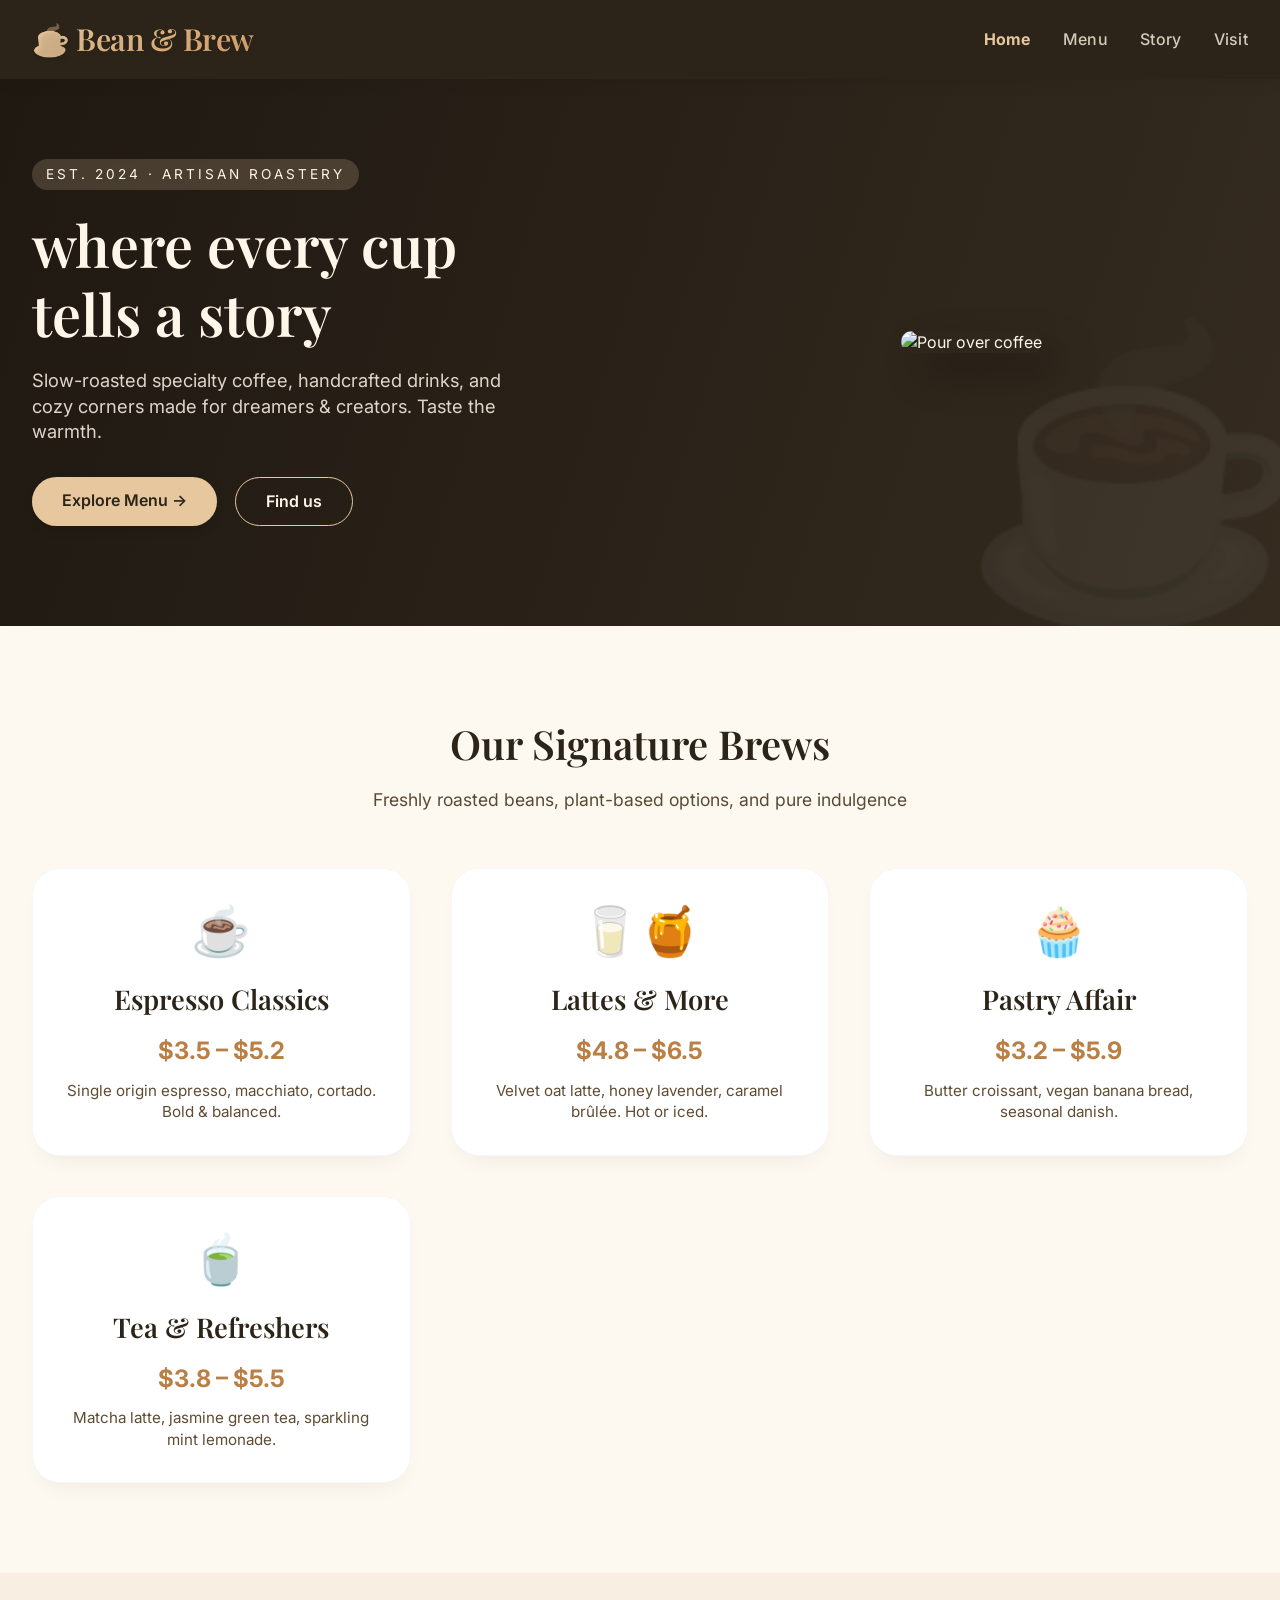
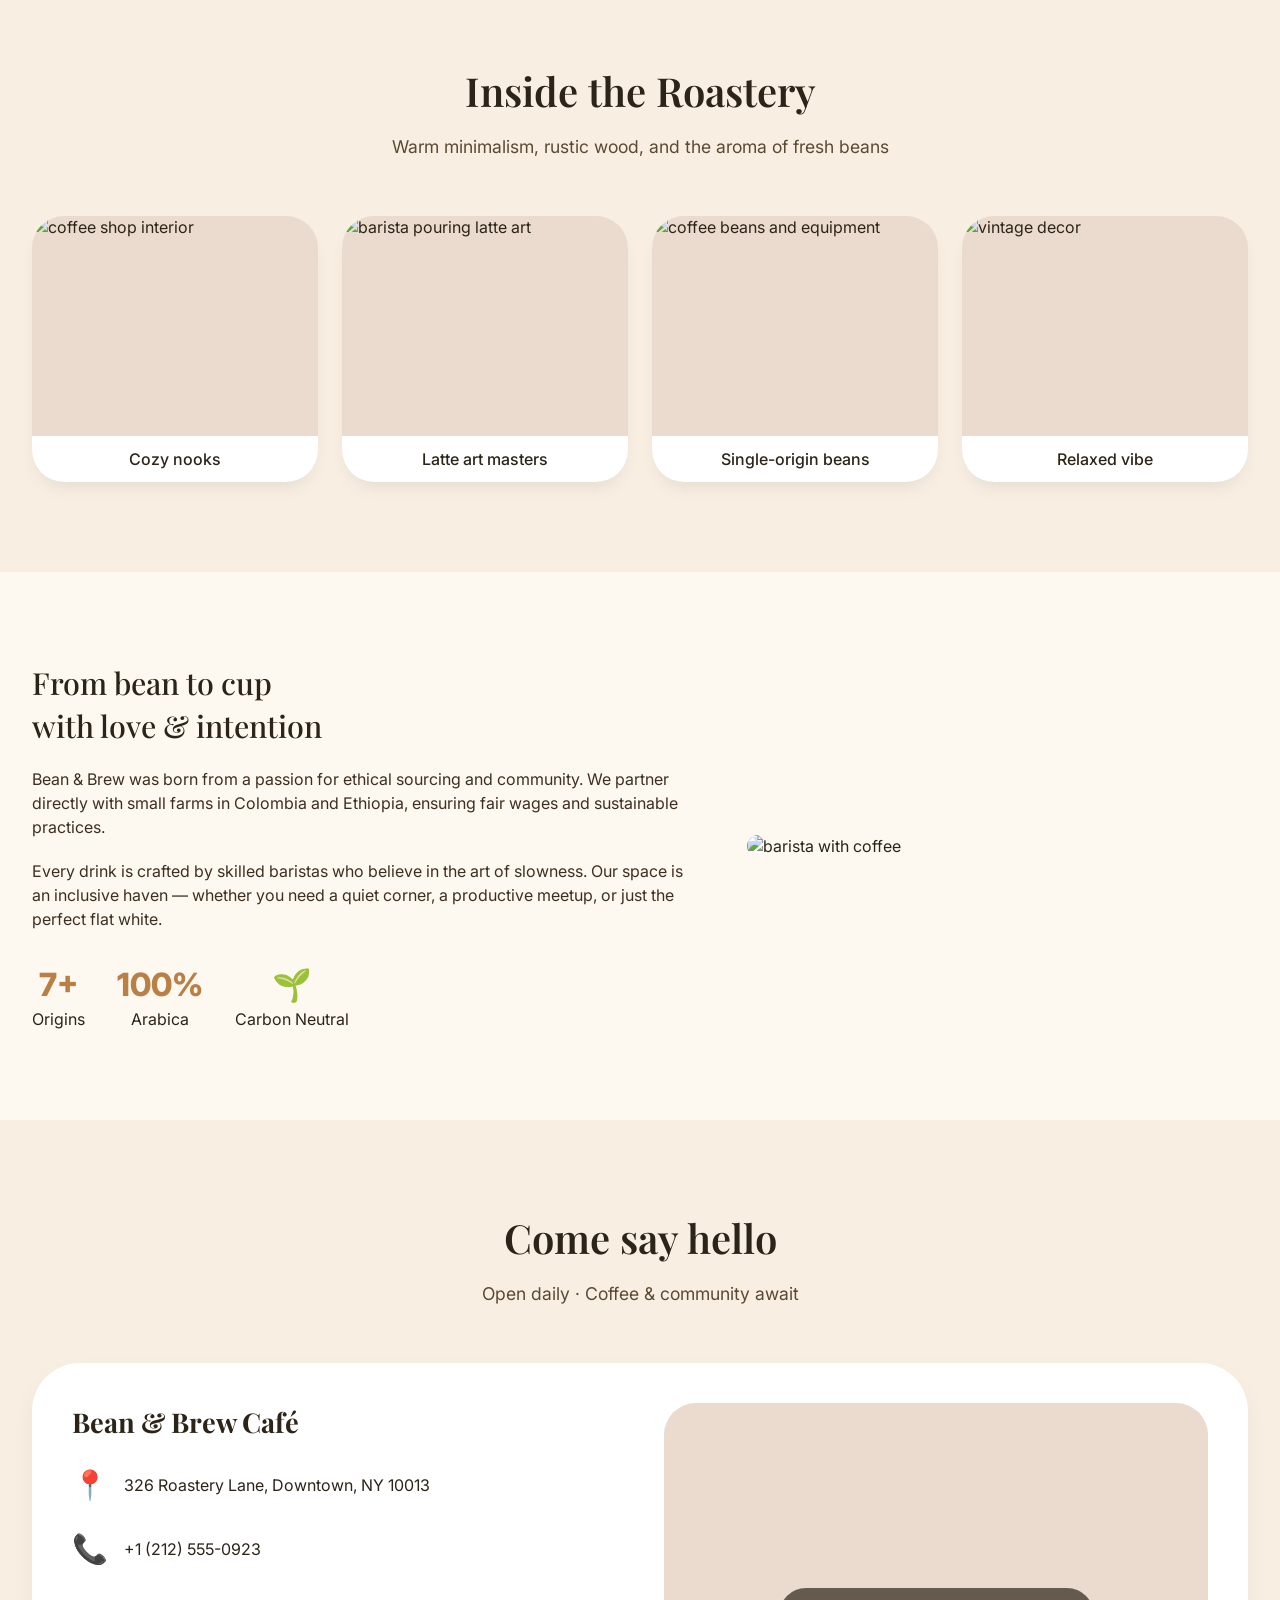
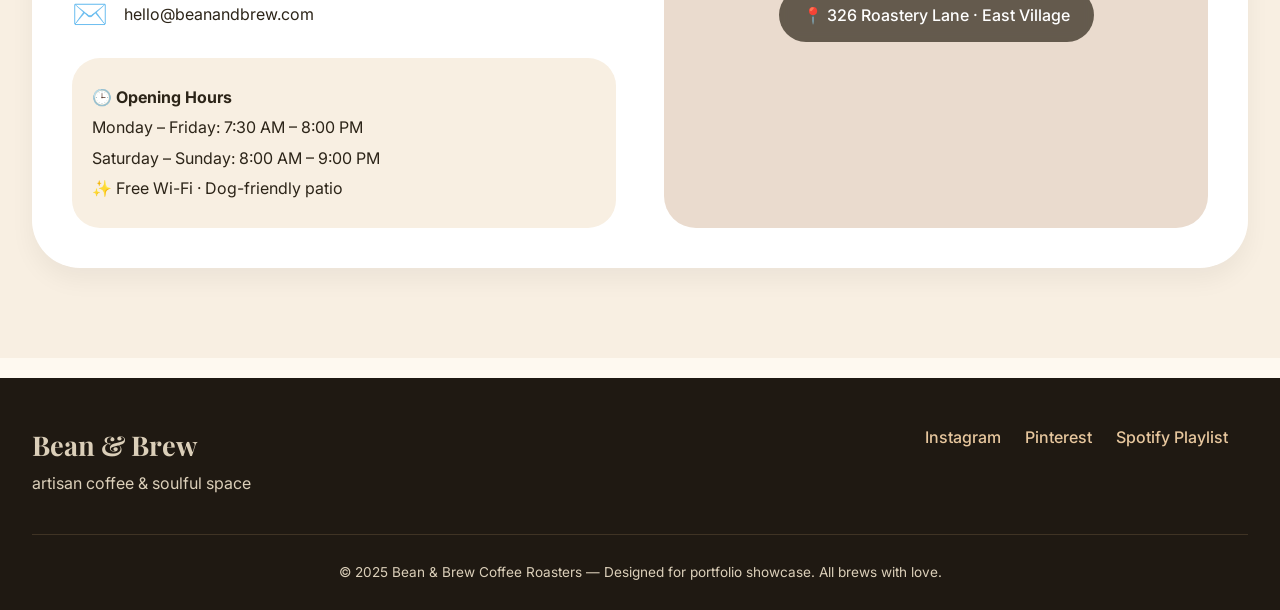
==== index.html @ c45ab1bd "Rename coffee_shop.html to index.html" ====
<!DOCTYPE html>
<html lang="en">
<head>
  <meta charset="UTF-8">
  <meta name="viewport" content="width=device-width, initial-scale=1.0, viewport-fit=cover">
  <title>Bean & Brew | Artisan Coffee Shop</title>
  <!-- Google Fonts + simple reset & smooth scroll -->
  <link rel="preconnect" href="https://fonts.googleapis.com">
  <link rel="preconnect" href="https://fonts.gstatic.com" crossorigin>
  <link href="https://fonts.googleapis.com/css2?family=Inter:opsz,wght@14..32,300;14..32,400;14..32,600;14..32,700&family=Playfair+Display:ital,wght@0,400;0,500;0,600;1,400&display=swap" rel="stylesheet">
  <style>
    * {
      margin: 0;
      padding: 0;
      box-sizing: border-box;
    }

    body {
      font-family: 'Inter', sans-serif;
      background-color: #FEF9F0;
      color: #2C2418;
      line-height: 1.4;
      scroll-behavior: smooth;
    }

    h1, h2, h3, .logo, .nav-links a, .hero-tagline {
      font-family: 'Playfair Display', serif;
    }

    .container {
      max-width: 1280px;
      margin: 0 auto;
      padding: 0 32px;
    }

    /* ===== HEADER & NAVIGATION ===== */
    header {
      background: #2C2418;
      color: #FDF4E3;
      padding: 18px 0;
      position: sticky;
      top: 0;
      z-index: 100;
      backdrop-filter: blur(2px);
      box-shadow: 0 6px 14px rgba(0,0,0,0.05);
    }

    .navbar {
      display: flex;
      justify-content: space-between;
      align-items: center;
      flex-wrap: wrap;
      gap: 16px;
    }

    .logo {
      font-size: 1.9rem;
      font-weight: 600;
      letter-spacing: -0.5px;
      background: linear-gradient(135deg, #E7C79E, #D9A56C);
      background-clip: text;
      -webkit-background-clip: text;
      color: transparent;
      text-shadow: 2px 2px 4px rgba(0,0,0,0.1);
    }

    .nav-links {
      display: flex;
      gap: 2rem;
      list-style: none;
    }

    .nav-links a {
      color: #FDF4E3;
      text-decoration: none;
      font-weight: 500;
      font-size: 1rem;
      transition: 0.2s ease;
      letter-spacing: 0.3px;
      font-family: 'Inter', sans-serif;
    }

    .nav-links a:hover {
      color: #E7C79E;
      transform: translateY(-2px);
    }

    /* ===== HERO SECTION ===== */
    .hero {
      background: linear-gradient(107deg, #1F1912 0%, #352B1F 100%);
      color: #FFF6EA;
      padding: 80px 0 100px;
      position: relative;
      overflow: hidden;
    }

    .hero::before {
      content: "☕";
      font-size: 280px;
      opacity: 0.06;
      position: absolute;
      bottom: -40px;
      right: -30px;
      pointer-events: none;
    }

    .hero .container {
      display: flex;
      flex-wrap: wrap;
      align-items: center;
      justify-content: space-between;
      gap: 48px;
    }

    .hero-content {
      flex: 1 1 45%;
    }

    .hero-content .badge {
      font-size: 0.85rem;
      text-transform: uppercase;
      letter-spacing: 3px;
      background: rgba(231,199,158,0.2);
      display: inline-block;
      padding: 6px 14px;
      border-radius: 40px;
      margin-bottom: 20px;
      backdrop-filter: blur(2px);
    }

    .hero-content h1 {
      font-size: 3.6rem;
      font-weight: 600;
      line-height: 1.2;
      margin-bottom: 20px;
    }

    .hero-content p {
      font-size: 1.15rem;
      opacity: 0.85;
      margin-bottom: 32px;
      max-width: 480px;
    }

    .btn-group {
      display: flex;
      gap: 18px;
      flex-wrap: wrap;
    }

    .btn-primary, .btn-secondary {
      padding: 12px 30px;
      border-radius: 40px;
      font-weight: 600;
      text-decoration: none;
      transition: 0.2s;
      display: inline-block;
      font-family: 'Inter', sans-serif;
    }

    .btn-primary {
      background: #E7C79E;
      color: #2C2418;
      border: none;
      box-shadow: 0 4px 10px rgba(0,0,0,0.1);
    }

    .btn-primary:hover {
      background: #DEB887;
      transform: translateY(-3px);
      box-shadow: 0 12px 20px -10px rgba(0,0,0,0.2);
    }

    .btn-secondary {
      border: 1.5px solid #E7C79E;
      color: #FFF6EA;
      background: transparent;
    }

    .btn-secondary:hover {
      background: rgba(231,199,158,0.1);
      transform: translateY(-2px);
    }

    .hero-img {
      flex: 1 1 40%;
      text-align: center;
    }

    .hero-img img {
      max-width: 100%;
      width: 320px;
      border-radius: 32px;
      box-shadow: 20px 20px 40px rgba(0,0,0,0.3);
      transition: transform 0.4s ease;
    }

    .hero-img img:hover {
      transform: scale(1.02);
    }

    /* ===== MENU SECTION ===== */
    .section {
      padding: 90px 0;
    }

    .section-dark {
      background: #F8EFE2;
    }

    .section-title {
      text-align: center;
      font-size: 2.5rem;
      font-weight: 600;
      margin-bottom: 16px;
      color: #2C2418;
    }

    .section-sub {
      text-align: center;
      max-width: 600px;
      margin: 0 auto 56px auto;
      color: #5A4A34;
      font-size: 1.1rem;
    }

    .menu-grid {
      display: grid;
      grid-template-columns: repeat(auto-fit, minmax(280px, 1fr));
      gap: 40px;
    }

    .menu-card {
      background: white;
      border-radius: 28px;
      padding: 28px 24px 32px;
      box-shadow: 0 12px 24px -12px rgba(0,0,0,0.08);
      transition: all 0.25s;
      text-align: center;
      border: 1px solid rgba(0,0,0,0.03);
    }

    .menu-card:hover {
      transform: translateY(-6px);
      box-shadow: 0 24px 36px -14px rgba(0,0,0,0.15);
    }

    .menu-icon {
      font-size: 3rem;
      margin-bottom: 16px;
    }

    .menu-card h3 {
      font-size: 1.7rem;
      margin-bottom: 12px;
      font-weight: 600;
    }

    .price {
      font-weight: 700;
      font-size: 1.5rem;
      color: #B97F44;
      margin: 16px 0 12px;
    }

    .menu-card p {
      color: #5F4C33;
      font-size: 0.95rem;
    }

    /* ===== GALLERY / ATMOSPHERE ===== */
    .gallery {
      display: flex;
      flex-wrap: wrap;
      gap: 24px;
      justify-content: center;
      margin-top: 20px;
    }

    .gallery-item {
      flex: 1 1 240px;
      border-radius: 32px;
      overflow: hidden;
      background: #EADBCE;
      transition: 0.2s;
      box-shadow: 0 10px 20px -8px rgba(0,0,0,0.1);
    }

    .gallery-item img {
      width: 100%;
      height: 220px;
      object-fit: cover;
      display: block;
      transition: 0.4s;
    }

    .gallery-item:hover img {
      transform: scale(1.03);
    }

    .gallery-caption {
      padding: 12px;
      text-align: center;
      font-weight: 500;
      background: white;
    }

    /* ===== ABOUT & VALUES ===== */
    .about-flex {
      display: flex;
      flex-wrap: wrap;
      gap: 48px;
      align-items: center;
    }

    .about-text {
      flex: 1.2;
    }

    .about-text h3 {
      font-size: 1.9rem;
      margin-bottom: 20px;
      font-weight: 500;
    }

    .about-text p {
      margin-bottom: 20px;
      color: #3E2F21;
      line-height: 1.5;
    }

    .stats {
      display: flex;
      gap: 32px;
      margin-top: 32px;
      flex-wrap: wrap;
    }

    .stat-item {
      text-align: center;
    }

    .stat-number {
      font-size: 2rem;
      font-weight: 800;
      color: #B97F44;
    }

    .about-img {
      flex: 0.9;
      border-radius: 36px;
      overflow: hidden;
      box-shadow: 0 20px 30px -15px rgba(0,0,0,0.2);
    }

    .about-img img {
      width: 100%;
      height: auto;
      display: block;
    }

    /* ===== CONTACT / LOCATION ===== */
    .contact-grid {
      display: flex;
      flex-wrap: wrap;
      gap: 48px;
      background: #FFFFFFCC;
      backdrop-filter: blur(2px);
      border-radius: 48px;
      padding: 40px;
      background: #FFFFFF;
      box-shadow: 0 12px 24px rgba(0,0,0,0.05);
    }

    .contact-info {
      flex: 1;
    }

    .contact-info h3 {
      font-size: 1.7rem;
      margin-bottom: 20px;
    }

    .info-line {
      display: flex;
      align-items: center;
      gap: 16px;
      margin: 24px 0;
    }

    .info-line span:first-child {
      font-size: 1.8rem;
    }

    .hours {
      background: #F8EFE2;
      padding: 20px;
      border-radius: 28px;
      margin-top: 20px;
    }

    .hours p {
      margin: 8px 0;
    }

    .map-placeholder {
      flex: 1;
      background: #EADBCE;
      border-radius: 32px;
      min-height: 260px;
      display: flex;
      flex-direction: column;
      align-items: center;
      justify-content: center;
      background-image: url('https://placehold.co/600x400/DDD0C1/7A5A3A?text=📍+Bean+Street+Map');
      background-size: cover;
      background-position: center;
      position: relative;
      overflow: hidden;
    }

    .map-placeholder .map-fallback {
      background: rgba(44,36,24,0.7);
      backdrop-filter: blur(4px);
      padding: 16px 24px;
      border-radius: 60px;
      color: white;
      font-weight: 500;
    }

    /* ===== FOOTER ===== */
    footer {
      background: #1F1912;
      color: #DBCFB9;
      padding: 48px 0 28px;
      margin-top: 20px;
    }

    .footer-content {
      display: flex;
      flex-wrap: wrap;
      justify-content: space-between;
      gap: 32px;
      margin-bottom: 40px;
    }

    .footer-logo h3 {
      font-size: 1.7rem;
      margin-bottom: 8px;
    }

    .social-links a {
      color: #E7C79E;
      text-decoration: none;
      margin-right: 20px;
      font-weight: 500;
    }

    .copyright {
      text-align: center;
      border-top: 1px solid #3F3324;
      padding-top: 28px;
      font-size: 0.85rem;
    }

    /* responsiveness */
    @media (max-width: 768px) {
      .container {
        padding: 0 24px;
      }
      .hero-content h1 {
        font-size: 2.5rem;
      }
      .navbar {
        flex-direction: column;
      }
      .nav-links {
        gap: 1.5rem;
      }
      .section-title {
        font-size: 2rem;
      }
      .contact-grid {
        padding: 28px;
      }
    }
  </style>
</head>
<body>

<header>
  <div class="container navbar">
    <div class="logo">☕ Bean & Brew</div>
    <ul class="nav-links">
      <li><a href="#home">Home</a></li>
      <li><a href="#menu">Menu</a></li>
      <li><a href="#about">Story</a></li>
      <li><a href="#contact">Visit</a></li>
    </ul>
  </div>
</header>

<main>
  <!-- Hero section -->
  <section id="home" class="hero">
    <div class="container">
      <div class="hero-content">
        <div class="badge">EST. 2024 · ARTISAN ROASTERY</div>
        <h1>where every cup <br>tells a story</h1>
        <p>Slow-roasted specialty coffee, handcrafted drinks, and cozy corners made for dreamers & creators. Taste the warmth.</p>
        <div class="btn-group">
          <a href="#menu" class="btn-primary">Explore Menu →</a>
          <a href="#contact" class="btn-secondary">Find us</a>
        </div>
      </div>
      <div class="hero-img">
        <!-- fresh coffee cup image - Unsplash style but reliable placeholder (transparent creative) -->
        <img src="https://images.pexels.com/photos/312418/pexels-photo-312418.jpeg?auto=compress&cs=tinysrgb&w=600" alt="Pour over coffee" style="border-radius: 32px; object-fit: cover;">
      </div>
    </div>
  </section>

  <!-- MENU SECTION -->
  <section id="menu" class="section">
    <div class="container">
      <h2 class="section-title">Our Signature Brews</h2>
      <div class="section-sub">Freshly roasted beans, plant-based options, and pure indulgence</div>
      <div class="menu-grid">
        <div class="menu-card">
          <div class="menu-icon">☕</div>
          <h3>Espresso Classics</h3>
          <div class="price">$3.5 – $5.2</div>
          <p>Single origin espresso, macchiato, cortado. Bold & balanced.</p>
        </div>
        <div class="menu-card">
          <div class="menu-icon">🥛🍯</div>
          <h3>Lattes & More</h3>
          <div class="price">$4.8 – $6.5</div>
          <p>Velvet oat latte, honey lavender, caramel brûlée. Hot or iced.</p>
        </div>
        <div class="menu-card">
          <div class="menu-icon">🧁</div>
          <h3>Pastry Affair</h3>
          <div class="price">$3.2 – $5.9</div>
          <p>Butter croissant, vegan banana bread, seasonal danish.</p>
        </div>
        <div class="menu-card">
          <div class="menu-icon">🍵</div>
          <h3>Tea & Refreshers</h3>
          <div class="price">$3.8 – $5.5</div>
          <p>Matcha latte, jasmine green tea, sparkling mint lemonade.</p>
        </div>
      </div>
    </div>
  </section>

  <!-- ATMOSPHERE GALLERY (original images - placeholder but high quality vibe) -->
  <section class="section section-dark">
    <div class="container">
      <h2 class="section-title">Inside the Roastery</h2>
      <div class="section-sub">Warm minimalism, rustic wood, and the aroma of fresh beans</div>
      <div class="gallery">
        <div class="gallery-item">
          <img src="https://images.pexels.com/photos/3764640/pexels-photo-3764640.jpeg?auto=compress&cs=tinysrgb&w=600" alt="coffee shop interior">
          <div class="gallery-caption">Cozy nooks</div>
        </div>
        <div class="gallery-item">
          <img src="https://images.pexels.com/photos/302896/pexels-photo-302896.jpeg?auto=compress&cs=tinysrgb&w=600" alt="barista pouring latte art">
          <div class="gallery-caption">Latte art masters</div>
        </div>
        <div class="gallery-item">
          <img src="https://images.pexels.com/photos/2074130/pexels-photo-2074130.jpeg?auto=compress&cs=tinysrgb&w=600" alt="coffee beans and equipment">
          <div class="gallery-caption">Single-origin beans</div>
        </div>
        <div class="gallery-item">
          <img src="https://images.pexels.com/photos/128242/pexels-photo-128242.jpeg?auto=compress&cs=tinysrgb&w=600" alt="vintage decor">
          <div class="gallery-caption">Relaxed vibe</div>
        </div>
      </div>
    </div>
  </section>

  <!-- ABOUT & VALUES -->
  <section id="about" class="section">
    <div class="container about-flex">
      <div class="about-text">
        <h3>From bean to cup <br>with love & intention</h3>
        <p>Bean & Brew was born from a passion for ethical sourcing and community. We partner directly with small farms in Colombia and Ethiopia, ensuring fair wages and sustainable practices.</p>
        <p>Every drink is crafted by skilled baristas who believe in the art of slowness. Our space is an inclusive haven — whether you need a quiet corner, a productive meetup, or just the perfect flat white.</p>
        <div class="stats">
          <div class="stat-item"><div class="stat-number">7+</div><div>Origins</div></div>
          <div class="stat-item"><div class="stat-number">100%</div><div>Arabica</div></div>
          <div class="stat-item"><div class="stat-number">🌱</div><div>Carbon Neutral</div></div>
        </div>
      </div>
      <div class="about-img">
        <img src="https://images.pexels.com/photos/34093/pexels-photo.jpg?auto=compress&cs=tinysrgb&w=600" alt="barista with coffee">
      </div>
    </div>
  </section>

  <!-- CONTACT & LOCATION -->
  <section id="contact" class="section section-dark">
    <div class="container">
      <h2 class="section-title">Come say hello</h2>
      <div class="section-sub">Open daily · Coffee & community await</div>
      <div class="contact-grid">
        <div class="contact-info">
          <h3>Bean & Brew Café</h3>
          <div class="info-line"><span>📍</span> <span>326 Roastery Lane, Downtown, NY 10013</span></div>
          <div class="info-line"><span>📞</span> <span>+1 (212) 555-0923</span></div>
          <div class="info-line"><span>✉️</span> <span>hello@beanandbrew.com</span></div>
          <div class="hours">
            <p><strong>🕒 Opening Hours</strong></p>
            <p>Monday – Friday: 7:30 AM – 8:00 PM</p>
            <p>Saturday – Sunday: 8:00 AM – 9:00 PM</p>
            <p>✨ Free Wi-Fi · Dog-friendly patio</p>
          </div>
        </div>
        <div class="map-placeholder">
          <div class="map-fallback">📍 326 Roastery Lane · East Village</div>
        </div>
      </div>
    </div>
  </section>
</main>

<footer>
  <div class="container">
    <div class="footer-content">
      <div class="footer-logo">
        <h3>Bean & Brew</h3>
        <p>artisan coffee & soulful space</p>
      </div>
      <div class="social-links">
        <a href="#">Instagram</a>
        <a href="#">Pinterest</a>
        <a href="#">Spotify Playlist</a>
      </div>
    </div>
    <div class="copyright">
      © 2025 Bean & Brew Coffee Roasters — Designed for portfolio showcase. All brews with love.
    </div>
  </div>
</footer>

<!-- subtle interaction for active nav highlight (optional, no external deps) -->
<script>
  (function() {
    const sections = document.querySelectorAll("section[id]");
    const navLinks = document.querySelectorAll(".nav-links a");

    function updateActiveLink() {
      let currentSectionId = "";
      const scrollPos = window.scrollY + 150;
      sections.forEach(section => {
        const sectionTop = section.offsetTop;
        const sectionBottom = sectionTop + section.offsetHeight;
        if (scrollPos >= sectionTop && scrollPos < sectionBottom) {
          currentSectionId = section.getAttribute("id");
        }
      });
      navLinks.forEach(link => {
        link.style.opacity = "0.8";
        link.style.fontWeight = "500";
        if (link.getAttribute("href") === `#${currentSectionId}`) {
          link.style.opacity = "1";
          link.style.fontWeight = "700";
          link.style.color = "#E7C79E";
        } else {
          link.style.color = "#FDF4E3";
        }
      });
    }
    window.addEventListener("scroll", updateActiveLink);
    window.addEventListener("load", updateActiveLink);
  })();
</script>
</body>
</html>
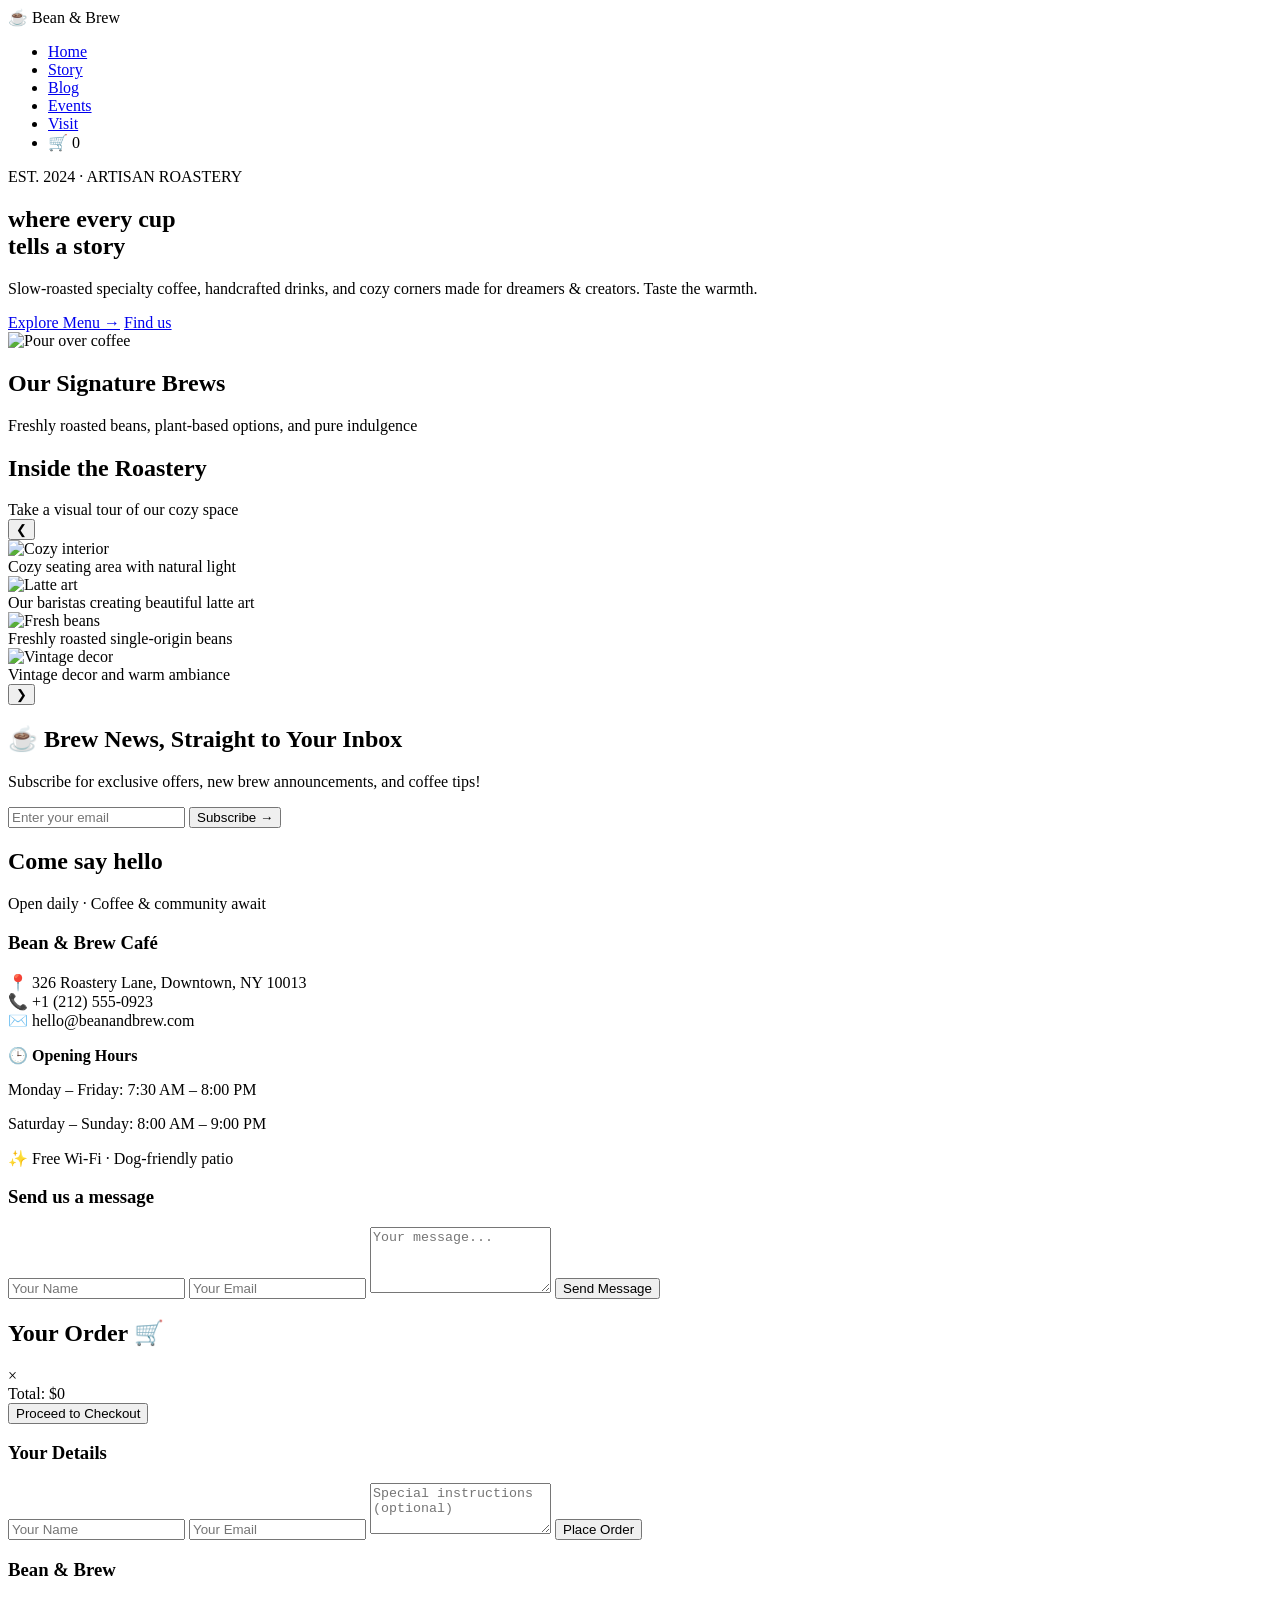
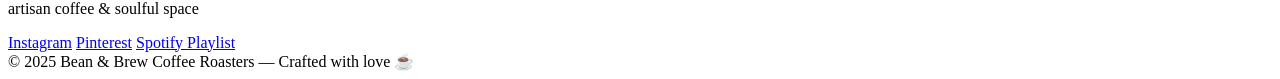
==== commit f4342a69: "Refactor index.html with external styles and new features Removed inline styles and added external s" ====
--- a/index.html
+++ b/index.html
@@ -4,487 +4,10 @@
   <meta charset="UTF-8">
   <meta name="viewport" content="width=device-width, initial-scale=1.0, viewport-fit=cover">
   <title>Bean & Brew | Artisan Coffee Shop</title>
-  <!-- Google Fonts + simple reset & smooth scroll -->
   <link rel="preconnect" href="https://fonts.googleapis.com">
   <link rel="preconnect" href="https://fonts.gstatic.com" crossorigin>
   <link href="https://fonts.googleapis.com/css2?family=Inter:opsz,wght@14..32,300;14..32,400;14..32,600;14..32,700&family=Playfair+Display:ital,wght@0,400;0,500;0,600;1,400&display=swap" rel="stylesheet">
-  <style>
-    * {
-      margin: 0;
-      padding: 0;
-      box-sizing: border-box;
-    }
-
-    body {
-      font-family: 'Inter', sans-serif;
-      background-color: #FEF9F0;
-      color: #2C2418;
-      line-height: 1.4;
-      scroll-behavior: smooth;
-    }
-
-    h1, h2, h3, .logo, .nav-links a, .hero-tagline {
-      font-family: 'Playfair Display', serif;
-    }
-
-    .container {
-      max-width: 1280px;
-      margin: 0 auto;
-      padding: 0 32px;
-    }
-
-    /* ===== HEADER & NAVIGATION ===== */
-    header {
-      background: #2C2418;
-      color: #FDF4E3;
-      padding: 18px 0;
-      position: sticky;
-      top: 0;
-      z-index: 100;
-      backdrop-filter: blur(2px);
-      box-shadow: 0 6px 14px rgba(0,0,0,0.05);
-    }
-
-    .navbar {
-      display: flex;
-      justify-content: space-between;
-      align-items: center;
-      flex-wrap: wrap;
-      gap: 16px;
-    }
-
-    .logo {
-      font-size: 1.9rem;
-      font-weight: 600;
-      letter-spacing: -0.5px;
-      background: linear-gradient(135deg, #E7C79E, #D9A56C);
-      background-clip: text;
-      -webkit-background-clip: text;
-      color: transparent;
-      text-shadow: 2px 2px 4px rgba(0,0,0,0.1);
-    }
-
-    .nav-links {
-      display: flex;
-      gap: 2rem;
-      list-style: none;
-    }
-
-    .nav-links a {
-      color: #FDF4E3;
-      text-decoration: none;
-      font-weight: 500;
-      font-size: 1rem;
-      transition: 0.2s ease;
-      letter-spacing: 0.3px;
-      font-family: 'Inter', sans-serif;
-    }
-
-    .nav-links a:hover {
-      color: #E7C79E;
-      transform: translateY(-2px);
-    }
-
-    /* ===== HERO SECTION ===== */
-    .hero {
-      background: linear-gradient(107deg, #1F1912 0%, #352B1F 100%);
-      color: #FFF6EA;
-      padding: 80px 0 100px;
-      position: relative;
-      overflow: hidden;
-    }
-
-    .hero::before {
-      content: "☕";
-      font-size: 280px;
-      opacity: 0.06;
-      position: absolute;
-      bottom: -40px;
-      right: -30px;
-      pointer-events: none;
-    }
-
-    .hero .container {
-      display: flex;
-      flex-wrap: wrap;
-      align-items: center;
-      justify-content: space-between;
-      gap: 48px;
-    }
-
-    .hero-content {
-      flex: 1 1 45%;
-    }
-
-    .hero-content .badge {
-      font-size: 0.85rem;
-      text-transform: uppercase;
-      letter-spacing: 3px;
-      background: rgba(231,199,158,0.2);
-      display: inline-block;
-      padding: 6px 14px;
-      border-radius: 40px;
-      margin-bottom: 20px;
-      backdrop-filter: blur(2px);
-    }
-
-    .hero-content h1 {
-      font-size: 3.6rem;
-      font-weight: 600;
-      line-height: 1.2;
-      margin-bottom: 20px;
-    }
-
-    .hero-content p {
-      font-size: 1.15rem;
-      opacity: 0.85;
-      margin-bottom: 32px;
-      max-width: 480px;
-    }
-
-    .btn-group {
-      display: flex;
-      gap: 18px;
-      flex-wrap: wrap;
-    }
-
-    .btn-primary, .btn-secondary {
-      padding: 12px 30px;
-      border-radius: 40px;
-      font-weight: 600;
-      text-decoration: none;
-      transition: 0.2s;
-      display: inline-block;
-      font-family: 'Inter', sans-serif;
-    }
-
-    .btn-primary {
-      background: #E7C79E;
-      color: #2C2418;
-      border: none;
-      box-shadow: 0 4px 10px rgba(0,0,0,0.1);
-    }
-
-    .btn-primary:hover {
-      background: #DEB887;
-      transform: translateY(-3px);
-      box-shadow: 0 12px 20px -10px rgba(0,0,0,0.2);
-    }
-
-    .btn-secondary {
-      border: 1.5px solid #E7C79E;
-      color: #FFF6EA;
-      background: transparent;
-    }
-
-    .btn-secondary:hover {
-      background: rgba(231,199,158,0.1);
-      transform: translateY(-2px);
-    }
-
-    .hero-img {
-      flex: 1 1 40%;
-      text-align: center;
-    }
-
-    .hero-img img {
-      max-width: 100%;
-      width: 320px;
-      border-radius: 32px;
-      box-shadow: 20px 20px 40px rgba(0,0,0,0.3);
-      transition: transform 0.4s ease;
-    }
-
-    .hero-img img:hover {
-      transform: scale(1.02);
-    }
-
-    /* ===== MENU SECTION ===== */
-    .section {
-      padding: 90px 0;
-    }
-
-    .section-dark {
-      background: #F8EFE2;
-    }
-
-    .section-title {
-      text-align: center;
-      font-size: 2.5rem;
-      font-weight: 600;
-      margin-bottom: 16px;
-      color: #2C2418;
-    }
-
-    .section-sub {
-      text-align: center;
-      max-width: 600px;
-      margin: 0 auto 56px auto;
-      color: #5A4A34;
-      font-size: 1.1rem;
-    }
-
-    .menu-grid {
-      display: grid;
-      grid-template-columns: repeat(auto-fit, minmax(280px, 1fr));
-      gap: 40px;
-    }
-
-    .menu-card {
-      background: white;
-      border-radius: 28px;
-      padding: 28px 24px 32px;
-      box-shadow: 0 12px 24px -12px rgba(0,0,0,0.08);
-      transition: all 0.25s;
-      text-align: center;
-      border: 1px solid rgba(0,0,0,0.03);
-    }
-
-    .menu-card:hover {
-      transform: translateY(-6px);
-      box-shadow: 0 24px 36px -14px rgba(0,0,0,0.15);
-    }
-
-    .menu-icon {
-      font-size: 3rem;
-      margin-bottom: 16px;
-    }
-
-    .menu-card h3 {
-      font-size: 1.7rem;
-      margin-bottom: 12px;
-      font-weight: 600;
-    }
-
-    .price {
-      font-weight: 700;
-      font-size: 1.5rem;
-      color: #B97F44;
-      margin: 16px 0 12px;
-    }
-
-    .menu-card p {
-      color: #5F4C33;
-      font-size: 0.95rem;
-    }
-
-    /* ===== GALLERY / ATMOSPHERE ===== */
-    .gallery {
-      display: flex;
-      flex-wrap: wrap;
-      gap: 24px;
-      justify-content: center;
-      margin-top: 20px;
-    }
-
-    .gallery-item {
-      flex: 1 1 240px;
-      border-radius: 32px;
-      overflow: hidden;
-      background: #EADBCE;
-      transition: 0.2s;
-      box-shadow: 0 10px 20px -8px rgba(0,0,0,0.1);
-    }
-
-    .gallery-item img {
-      width: 100%;
-      height: 220px;
-      object-fit: cover;
-      display: block;
-      transition: 0.4s;
-    }
-
-    .gallery-item:hover img {
-      transform: scale(1.03);
-    }
-
-    .gallery-caption {
-      padding: 12px;
-      text-align: center;
-      font-weight: 500;
-      background: white;
-    }
-
-    /* ===== ABOUT & VALUES ===== */
-    .about-flex {
-      display: flex;
-      flex-wrap: wrap;
-      gap: 48px;
-      align-items: center;
-    }
-
-    .about-text {
-      flex: 1.2;
-    }
-
-    .about-text h3 {
-      font-size: 1.9rem;
-      margin-bottom: 20px;
-      font-weight: 500;
-    }
-
-    .about-text p {
-      margin-bottom: 20px;
-      color: #3E2F21;
-      line-height: 1.5;
-    }
-
-    .stats {
-      display: flex;
-      gap: 32px;
-      margin-top: 32px;
-      flex-wrap: wrap;
-    }
-
-    .stat-item {
-      text-align: center;
-    }
-
-    .stat-number {
-      font-size: 2rem;
-      font-weight: 800;
-      color: #B97F44;
-    }
-
-    .about-img {
-      flex: 0.9;
-      border-radius: 36px;
-      overflow: hidden;
-      box-shadow: 0 20px 30px -15px rgba(0,0,0,0.2);
-    }
-
-    .about-img img {
-      width: 100%;
-      height: auto;
-      display: block;
-    }
-
-    /* ===== CONTACT / LOCATION ===== */
-    .contact-grid {
-      display: flex;
-      flex-wrap: wrap;
-      gap: 48px;
-      background: #FFFFFFCC;
-      backdrop-filter: blur(2px);
-      border-radius: 48px;
-      padding: 40px;
-      background: #FFFFFF;
-      box-shadow: 0 12px 24px rgba(0,0,0,0.05);
-    }
-
-    .contact-info {
-      flex: 1;
-    }
-
-    .contact-info h3 {
-      font-size: 1.7rem;
-      margin-bottom: 20px;
-    }
-
-    .info-line {
-      display: flex;
-      align-items: center;
-      gap: 16px;
-      margin: 24px 0;
-    }
-
-    .info-line span:first-child {
-      font-size: 1.8rem;
-    }
-
-    .hours {
-      background: #F8EFE2;
-      padding: 20px;
-      border-radius: 28px;
-      margin-top: 20px;
-    }
-
-    .hours p {
-      margin: 8px 0;
-    }
-
-    .map-placeholder {
-      flex: 1;
-      background: #EADBCE;
-      border-radius: 32px;
-      min-height: 260px;
-      display: flex;
-      flex-direction: column;
-      align-items: center;
-      justify-content: center;
-      background-image: url('https://placehold.co/600x400/DDD0C1/7A5A3A?text=📍+Bean+Street+Map');
-      background-size: cover;
-      background-position: center;
-      position: relative;
-      overflow: hidden;
-    }
-
-    .map-placeholder .map-fallback {
-      background: rgba(44,36,24,0.7);
-      backdrop-filter: blur(4px);
-      padding: 16px 24px;
-      border-radius: 60px;
-      color: white;
-      font-weight: 500;
-    }
-
-    /* ===== FOOTER ===== */
-    footer {
-      background: #1F1912;
-      color: #DBCFB9;
-      padding: 48px 0 28px;
-      margin-top: 20px;
-    }
-
-    .footer-content {
-      display: flex;
-      flex-wrap: wrap;
-      justify-content: space-between;
-      gap: 32px;
-      margin-bottom: 40px;
-    }
-
-    .footer-logo h3 {
-      font-size: 1.7rem;
-      margin-bottom: 8px;
-    }
-
-    .social-links a {
-      color: #E7C79E;
-      text-decoration: none;
-      margin-right: 20px;
-      font-weight: 500;
-    }
-
-    .copyright {
-      text-align: center;
-      border-top: 1px solid #3F3324;
-      padding-top: 28px;
-      font-size: 0.85rem;
-    }
-
-    /* responsiveness */
-    @media (max-width: 768px) {
-      .container {
-        padding: 0 24px;
-      }
-      .hero-content h1 {
-        font-size: 2.5rem;
-      }
-      .navbar {
-        flex-direction: column;
-      }
-      .nav-links {
-        gap: 1.5rem;
-      }
-      .section-title {
-        font-size: 2rem;
-      }
-      .contact-grid {
-        padding: 28px;
-      }
-    }
-  </style>
+  <link rel="stylesheet" href="style.css">
 </head>
 <body>
 
@@ -492,16 +15,19 @@
   <div class="container navbar">
     <div class="logo">☕ Bean & Brew</div>
     <ul class="nav-links">
-      <li><a href="#home">Home</a></li>
-      <li><a href="#menu">Menu</a></li>
-      <li><a href="#about">Story</a></li>
+      <li><a href="index.html" class="active">Home</a></li>
+      <li><a href="about.html">Story</a></li>
+      <li><a href="blog.html">Blog</a></li>
+      <li><a href="events.html">Events</a></li>
       <li><a href="#contact">Visit</a></li>
+      <li class="cart-icon" onclick="openCart()">
+        🛒 <span class="cart-count" id="cartCount">0</span>
+      </li>
     </ul>
   </div>
 </header>
 
 <main>
-  <!-- Hero section -->
   <section id="home" class="hero">
     <div class="container">
       <div class="hero-content">
@@ -514,92 +40,65 @@
         </div>
       </div>
       <div class="hero-img">
-        <!-- fresh coffee cup image - Unsplash style but reliable placeholder (transparent creative) -->
-        <img src="https://images.pexels.com/photos/312418/pexels-photo-312418.jpeg?auto=compress&cs=tinysrgb&w=600" alt="Pour over coffee" style="border-radius: 32px; object-fit: cover;">
+        <img src="https://images.pexels.com/photos/312418/pexels-photo-312418.jpeg?auto=compress&cs=tinysrgb&w=600" alt="Pour over coffee">
       </div>
     </div>
   </section>
 
-  <!-- MENU SECTION -->
   <section id="menu" class="section">
     <div class="container">
       <h2 class="section-title">Our Signature Brews</h2>
       <div class="section-sub">Freshly roasted beans, plant-based options, and pure indulgence</div>
-      <div class="menu-grid">
-        <div class="menu-card">
-          <div class="menu-icon">☕</div>
-          <h3>Espresso Classics</h3>
-          <div class="price">$3.5 – $5.2</div>
-          <p>Single origin espresso, macchiato, cortado. Bold & balanced.</p>
+      <div class="menu-grid" id="menuGrid"></div>
+    </div>
+  </section>
+
+  <!-- Photo Gallery Slider -->
+  <section class="section section-dark">
+    <div class="container">
+      <h2 class="section-title">Inside the Roastery</h2>
+      <div class="section-sub">Take a visual tour of our cozy space</div>
+      <div class="slider-container">
+        <button class="slider-btn prev" onclick="changeSlide(-1)">❮</button>
+        <div class="slider">
+          <div class="slide fade">
+            <img src="https://images.pexels.com/photos/3764640/pexels-photo-3764640.jpeg?auto=compress&cs=tinysrgb&w=800" alt="Cozy interior">
+            <div class="slide-caption">Cozy seating area with natural light</div>
+          </div>
+          <div class="slide fade">
+            <img src="https://images.pexels.com/photos/302896/pexels-photo-302896.jpeg?auto=compress&cs=tinysrgb&w=800" alt="Latte art">
+            <div class="slide-caption">Our baristas creating beautiful latte art</div>
+          </div>
+          <div class="slide fade">
+            <img src="https://images.pexels.com/photos/2074130/pexels-photo-2074130.jpeg?auto=compress&cs=tinysrgb&w=800" alt="Fresh beans">
+            <div class="slide-caption">Freshly roasted single-origin beans</div>
+          </div>
+          <div class="slide fade">
+            <img src="https://images.pexels.com/photos/128242/pexels-photo-128242.jpeg?auto=compress&cs=tinysrgb&w=800" alt="Vintage decor">
+            <div class="slide-caption">Vintage decor and warm ambiance</div>
+          </div>
         </div>
-        <div class="menu-card">
-          <div class="menu-icon">🥛🍯</div>
-          <h3>Lattes & More</h3>
-          <div class="price">$4.8 – $6.5</div>
-          <p>Velvet oat latte, honey lavender, caramel brûlée. Hot or iced.</p>
-        </div>
-        <div class="menu-card">
-          <div class="menu-icon">🧁</div>
-          <h3>Pastry Affair</h3>
-          <div class="price">$3.2 – $5.9</div>
-          <p>Butter croissant, vegan banana bread, seasonal danish.</p>
-        </div>
-        <div class="menu-card">
-          <div class="menu-icon">🍵</div>
-          <h3>Tea & Refreshers</h3>
-          <div class="price">$3.8 – $5.5</div>
-          <p>Matcha latte, jasmine green tea, sparkling mint lemonade.</p>
-        </div>
+        <button class="slider-btn next" onclick="changeSlide(1)">❯</button>
+      </div>
+      <div class="slider-dots" id="sliderDots"></div>
+    </div>
+  </section>
+
+  <!-- Newsletter Signup -->
+  <section class="section newsletter-section">
+    <div class="container">
+      <div class="newsletter-box">
+        <h2>☕ Brew News, Straight to Your Inbox</h2>
+        <p>Subscribe for exclusive offers, new brew announcements, and coffee tips!</p>
+        <form id="newsletterForm" class="newsletter-form">
+          <input type="email" id="newsletterEmail" placeholder="Enter your email" required>
+          <button type="submit">Subscribe →</button>
+        </form>
+        <div id="newsletterMessage"></div>
       </div>
     </div>
   </section>
 
-  <!-- ATMOSPHERE GALLERY (original images - placeholder but high quality vibe) -->
-  <section class="section section-dark">
-    <div class="container">
-      <h2 class="section-title">Inside the Roastery</h2>
-      <div class="section-sub">Warm minimalism, rustic wood, and the aroma of fresh beans</div>
-      <div class="gallery">
-        <div class="gallery-item">
-          <img src="https://images.pexels.com/photos/3764640/pexels-photo-3764640.jpeg?auto=compress&cs=tinysrgb&w=600" alt="coffee shop interior">
-          <div class="gallery-caption">Cozy nooks</div>
-        </div>
-        <div class="gallery-item">
-          <img src="https://images.pexels.com/photos/302896/pexels-photo-302896.jpeg?auto=compress&cs=tinysrgb&w=600" alt="barista pouring latte art">
-          <div class="gallery-caption">Latte art masters</div>
-        </div>
-        <div class="gallery-item">
-          <img src="https://images.pexels.com/photos/2074130/pexels-photo-2074130.jpeg?auto=compress&cs=tinysrgb&w=600" alt="coffee beans and equipment">
-          <div class="gallery-caption">Single-origin beans</div>
-        </div>
-        <div class="gallery-item">
-          <img src="https://images.pexels.com/photos/128242/pexels-photo-128242.jpeg?auto=compress&cs=tinysrgb&w=600" alt="vintage decor">
-          <div class="gallery-caption">Relaxed vibe</div>
-        </div>
-      </div>
-    </div>
-  </section>
-
-  <!-- ABOUT & VALUES -->
-  <section id="about" class="section">
-    <div class="container about-flex">
-      <div class="about-text">
-        <h3>From bean to cup <br>with love & intention</h3>
-        <p>Bean & Brew was born from a passion for ethical sourcing and community. We partner directly with small farms in Colombia and Ethiopia, ensuring fair wages and sustainable practices.</p>
-        <p>Every drink is crafted by skilled baristas who believe in the art of slowness. Our space is an inclusive haven — whether you need a quiet corner, a productive meetup, or just the perfect flat white.</p>
-        <div class="stats">
-          <div class="stat-item"><div class="stat-number">7+</div><div>Origins</div></div>
-          <div class="stat-item"><div class="stat-number">100%</div><div>Arabica</div></div>
-          <div class="stat-item"><div class="stat-number">🌱</div><div>Carbon Neutral</div></div>
-        </div>
-      </div>
-      <div class="about-img">
-        <img src="https://images.pexels.com/photos/34093/pexels-photo.jpg?auto=compress&cs=tinysrgb&w=600" alt="barista with coffee">
-      </div>
-    </div>
-  </section>
-
-  <!-- CONTACT & LOCATION -->
   <section id="contact" class="section section-dark">
     <div class="container">
       <h2 class="section-title">Come say hello</h2>
@@ -617,13 +116,42 @@
             <p>✨ Free Wi-Fi · Dog-friendly patio</p>
           </div>
         </div>
-        <div class="map-placeholder">
-          <div class="map-fallback">📍 326 Roastery Lane · East Village</div>
+        <!-- Contact Form -->
+        <div class="contact-form-box">
+          <h3>Send us a message</h3>
+          <form id="contactForm">
+            <input type="text" id="contactName" placeholder="Your Name" required>
+            <input type="email" id="contactEmail" placeholder="Your Email" required>
+            <textarea id="contactMessage" rows="4" placeholder="Your message..." required></textarea>
+            <button type="submit">Send Message</button>
+          </form>
+          <div id="contactFormMessage"></div>
         </div>
       </div>
     </div>
   </section>
 </main>
+
+<!-- Cart Modal -->
+<div id="cartModal" class="cart-modal">
+  <div class="cart-content">
+    <div class="cart-header">
+      <h2>Your Order 🛒</h2>
+      <span class="close-cart" onclick="closeCart()">&times;</span>
+    </div>
+    <div id="cartItems"></div>
+    <div class="cart-total" id="cartTotal">Total: $0</div>
+    <button class="checkout-btn" onclick="showCheckoutForm()">Proceed to Checkout</button>
+    <div id="checkoutForm" class="checkout-form">
+      <h3>Your Details</h3>
+      <input type="text" id="customerName" placeholder="Your Name" required>
+      <input type="email" id="customerEmail" placeholder="Your Email" required>
+      <textarea id="specialInstructions" rows="3" placeholder="Special instructions (optional)"></textarea>
+      <button class="checkout-btn" onclick="submitOrder()">Place Order</button>
+    </div>
+    <div id="orderMessage"></div>
+  </div>
+</div>
 
 <footer>
   <div class="container">
@@ -639,42 +167,11 @@
       </div>
     </div>
     <div class="copyright">
-      © 2025 Bean & Brew Coffee Roasters — Designed for portfolio showcase. All brews with love.
+      © 2025 Bean & Brew Coffee Roasters — Crafted with love ☕
     </div>
   </div>
 </footer>
 
-<!-- subtle interaction for active nav highlight (optional, no external deps) -->
-<script>
-  (function() {
-    const sections = document.querySelectorAll("section[id]");
-    const navLinks = document.querySelectorAll(".nav-links a");
-
-    function updateActiveLink() {
-      let currentSectionId = "";
-      const scrollPos = window.scrollY + 150;
-      sections.forEach(section => {
-        const sectionTop = section.offsetTop;
-        const sectionBottom = sectionTop + section.offsetHeight;
-        if (scrollPos >= sectionTop && scrollPos < sectionBottom) {
-          currentSectionId = section.getAttribute("id");
-        }
-      });
-      navLinks.forEach(link => {
-        link.style.opacity = "0.8";
-        link.style.fontWeight = "500";
-        if (link.getAttribute("href") === `#${currentSectionId}`) {
-          link.style.opacity = "1";
-          link.style.fontWeight = "700";
-          link.style.color = "#E7C79E";
-        } else {
-          link.style.color = "#FDF4E3";
-        }
-      });
-    }
-    window.addEventListener("scroll", updateActiveLink);
-    window.addEventListener("load", updateActiveLink);
-  })();
-</script>
+<script src="script.js"></script>
 </body>
 </html>
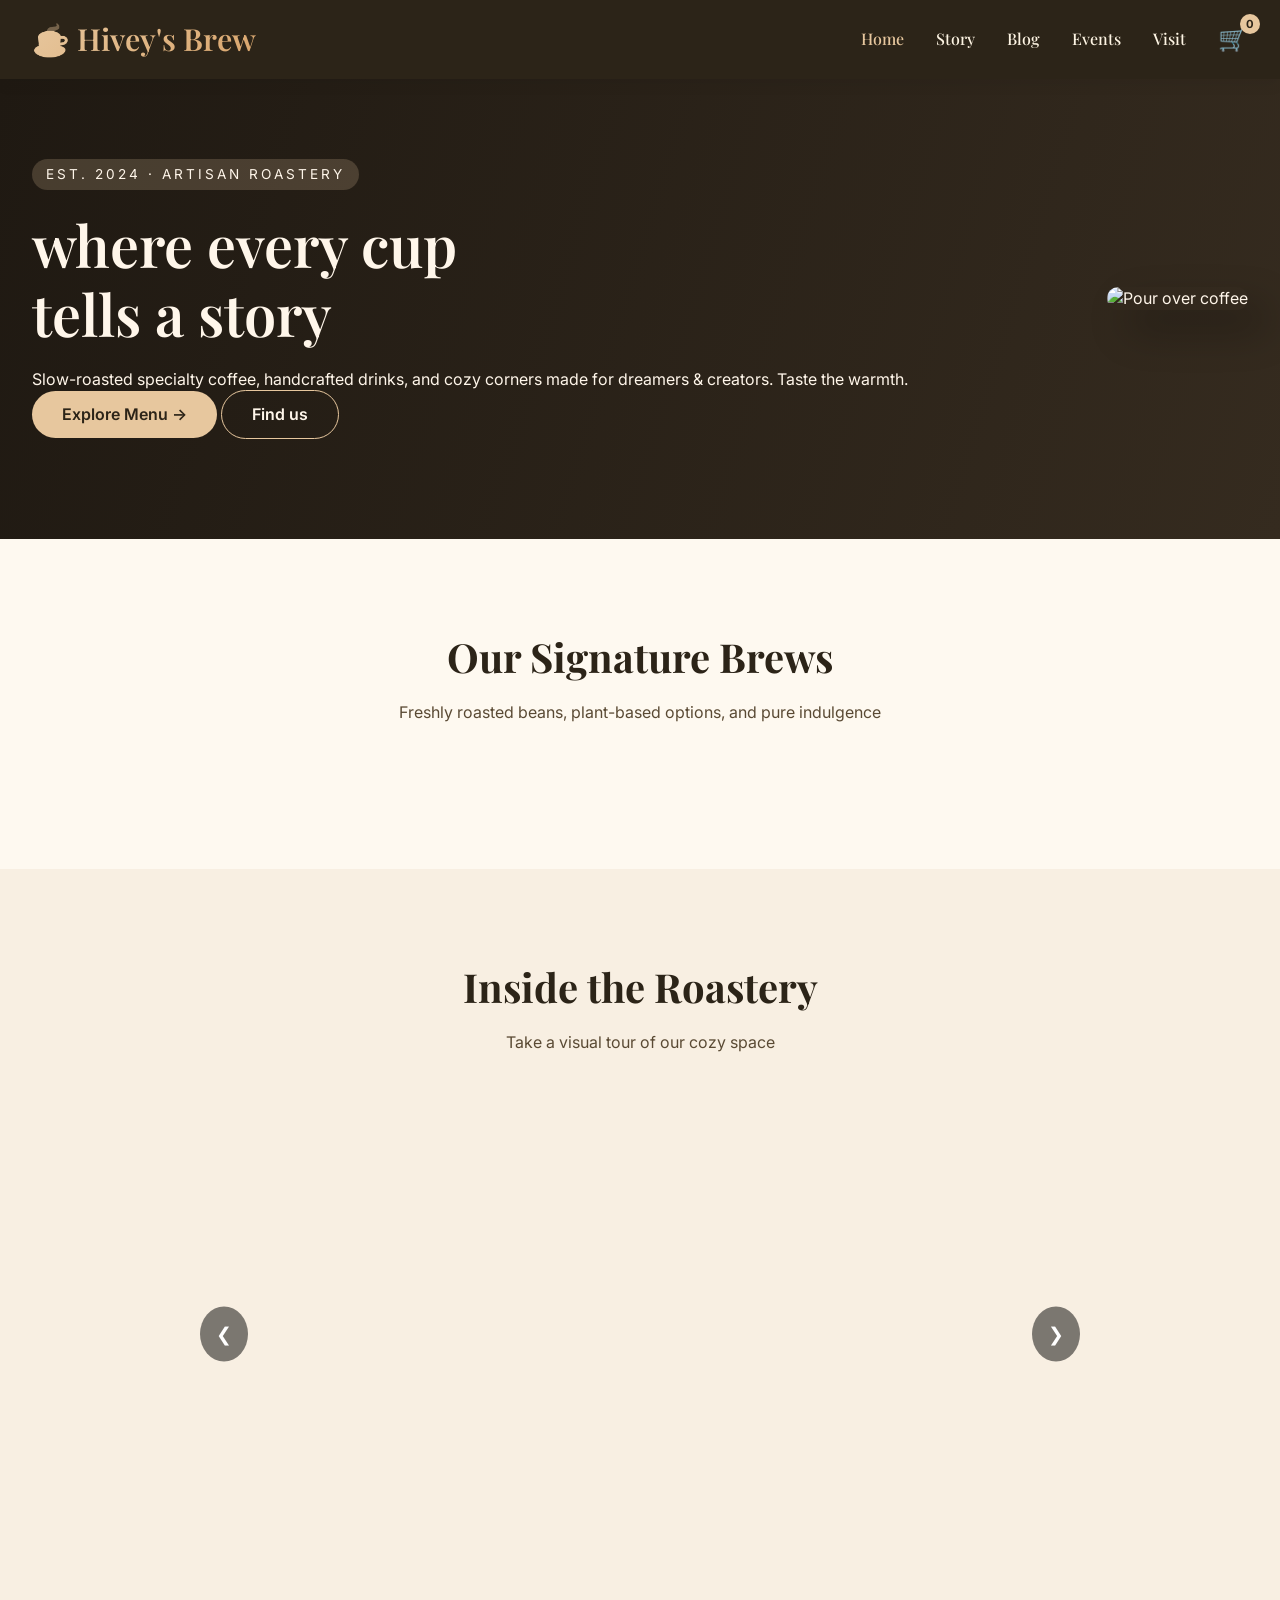
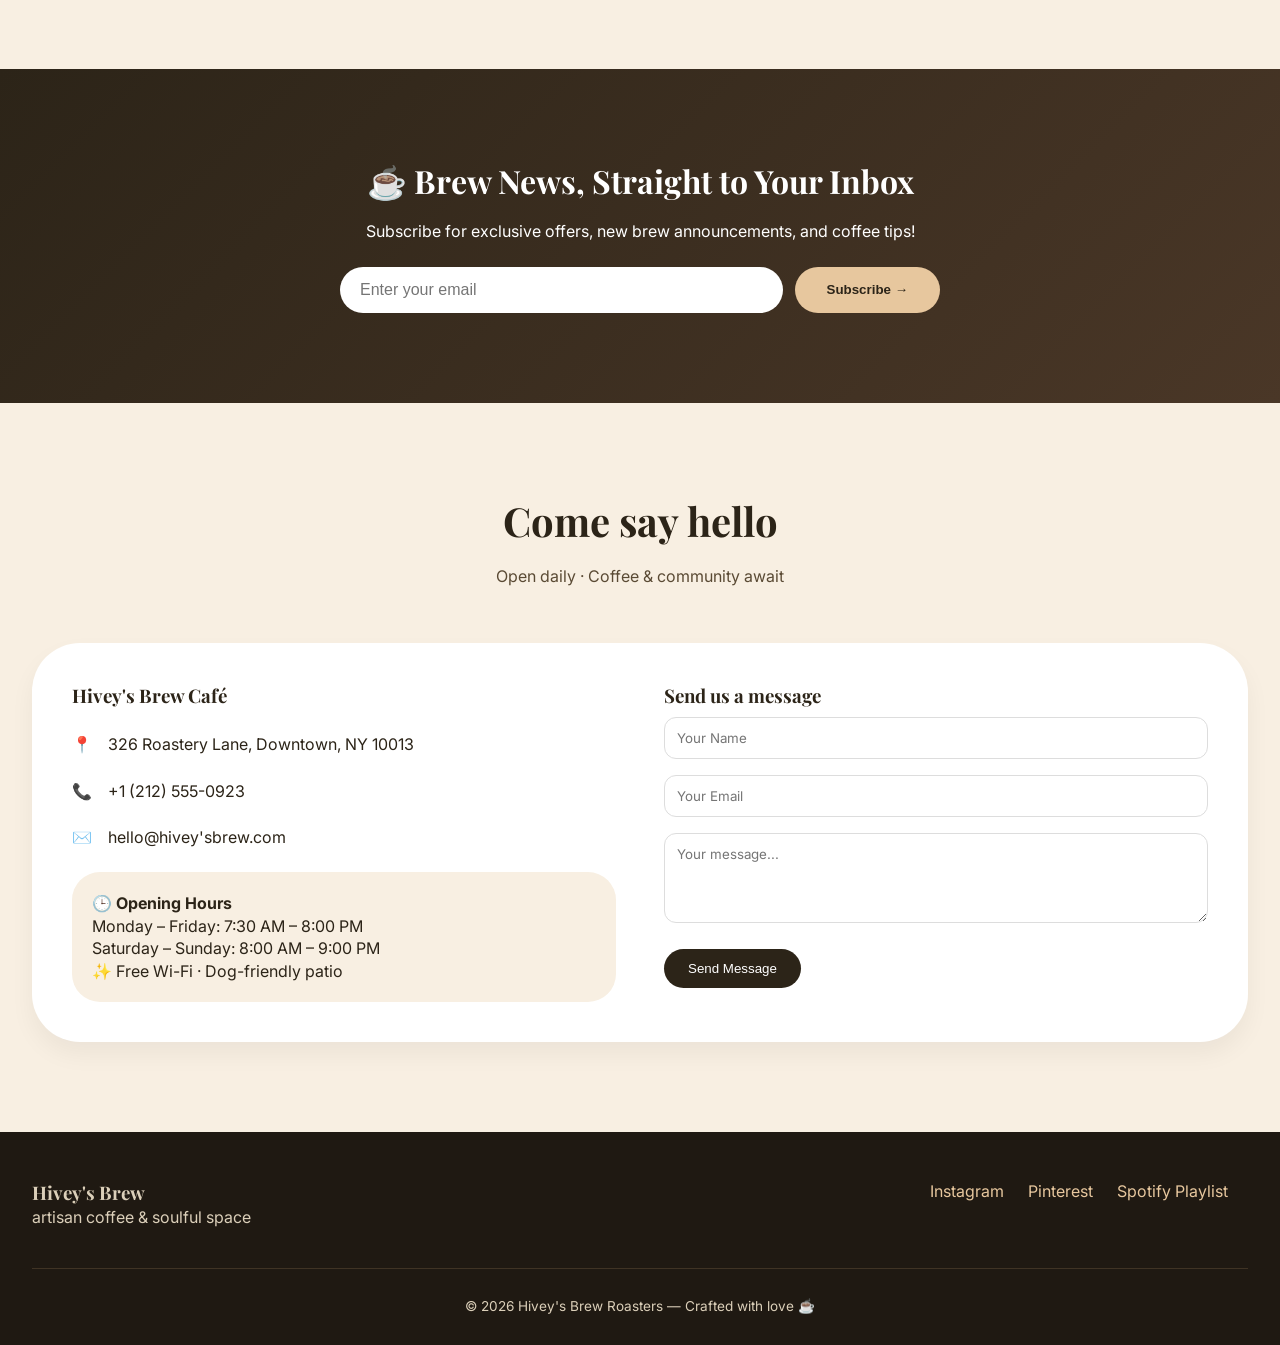
==== commit 007f1760: "Update branding from 'Bean & Brew' to 'Hivey's Brew'" ====
--- a/index.html
+++ b/index.html
@@ -3,7 +3,7 @@
 <head>
   <meta charset="UTF-8">
   <meta name="viewport" content="width=device-width, initial-scale=1.0, viewport-fit=cover">
-  <title>Bean & Brew | Artisan Coffee Shop</title>
+  <title>Hivey's Brew | Artisan Coffee Shop</title>
   <link rel="preconnect" href="https://fonts.googleapis.com">
   <link rel="preconnect" href="https://fonts.gstatic.com" crossorigin>
   <link href="https://fonts.googleapis.com/css2?family=Inter:opsz,wght@14..32,300;14..32,400;14..32,600;14..32,700&family=Playfair+Display:ital,wght@0,400;0,500;0,600;1,400&display=swap" rel="stylesheet">
@@ -13,7 +13,7 @@
 
 <header>
   <div class="container navbar">
-    <div class="logo">☕ Bean & Brew</div>
+    <div class="logo">☕ Hivey's Brew</div>
     <ul class="nav-links">
       <li><a href="index.html" class="active">Home</a></li>
       <li><a href="about.html">Story</a></li>
@@ -105,10 +105,10 @@
       <div class="section-sub">Open daily · Coffee & community await</div>
       <div class="contact-grid">
         <div class="contact-info">
-          <h3>Bean & Brew Café</h3>
+          <h3>Hivey's Brew Café</h3>
           <div class="info-line"><span>📍</span> <span>326 Roastery Lane, Downtown, NY 10013</span></div>
           <div class="info-line"><span>📞</span> <span>+1 (212) 555-0923</span></div>
-          <div class="info-line"><span>✉️</span> <span>hello@beanandbrew.com</span></div>
+          <div class="info-line"><span>✉️</span> <span>hello@hivey'sbrew.com</span></div>
           <div class="hours">
             <p><strong>🕒 Opening Hours</strong></p>
             <p>Monday – Friday: 7:30 AM – 8:00 PM</p>
@@ -157,7 +157,7 @@
   <div class="container">
     <div class="footer-content">
       <div class="footer-logo">
-        <h3>Bean & Brew</h3>
+        <h3>Hivey's Brew</h3>
         <p>artisan coffee & soulful space</p>
       </div>
       <div class="social-links">
@@ -167,7 +167,7 @@
       </div>
     </div>
     <div class="copyright">
-      © 2025 Bean & Brew Coffee Roasters — Crafted with love ☕
+      © 2026 Hivey's Brew Roasters — Crafted with love ☕
     </div>
   </div>
 </footer>
--- a/style.css
+++ b/style.css
@@ -0,0 +1,690 @@
+* {
+  margin: 0;
+  padding: 0;
+  box-sizing: border-box;
+}
+
+body {
+  font-family: 'Inter', sans-serif;
+  background-color: #FEF9F0;
+  color: #2C2418;
+  line-height: 1.4;
+  scroll-behavior: smooth;
+}
+
+h1, h2, h3, .logo, .nav-links a {
+  font-family: 'Playfair Display', serif;
+}
+
+.container {
+  max-width: 1280px;
+  margin: 0 auto;
+  padding: 0 32px;
+}
+
+/* Header */
+header {
+  background: #2C2418;
+  color: #FDF4E3;
+  padding: 18px 0;
+  position: sticky;
+  top: 0;
+  z-index: 100;
+  box-shadow: 0 6px 14px rgba(0,0,0,0.05);
+}
+
+.navbar {
+  display: flex;
+  justify-content: space-between;
+  align-items: center;
+  flex-wrap: wrap;
+  gap: 16px;
+}
+
+.logo {
+  font-size: 1.9rem;
+  font-weight: 600;
+  background: linear-gradient(135deg, #E7C79E, #D9A56C);
+  background-clip: text;
+  -webkit-background-clip: text;
+  color: transparent;
+}
+
+.nav-links {
+  display: flex;
+  gap: 2rem;
+  list-style: none;
+  align-items: center;
+}
+
+.nav-links a {
+  color: #FDF4E3;
+  text-decoration: none;
+  font-weight: 500;
+  transition: 0.2s;
+}
+
+.nav-links a:hover, .nav-links a.active {
+  color: #E7C79E;
+}
+
+.cart-icon {
+  position: relative;
+  cursor: pointer;
+  font-size: 1.5rem;
+}
+
+.cart-count {
+  position: absolute;
+  top: -8px;
+  right: -12px;
+  background: #E7C79E;
+  color: #2C2418;
+  border-radius: 50%;
+  width: 20px;
+  height: 20px;
+  font-size: 0.7rem;
+  display: flex;
+  align-items: center;
+  justify-content: center;
+  font-weight: bold;
+}
+
+/* Hero Section */
+.hero {
+  background: linear-gradient(107deg, #1F1912 0%, #352B1F 100%);
+  color: #FFF6EA;
+  padding: 80px 0 100px;
+  position: relative;
+  overflow: hidden;
+}
+
+.hero .container {
+  display: flex;
+  flex-wrap: wrap;
+  align-items: center;
+  justify-content: space-between;
+  gap: 48px;
+}
+
+.hero-content {
+  flex: 1 1 45%;
+}
+
+.hero-content .badge {
+  font-size: 0.85rem;
+  text-transform: uppercase;
+  letter-spacing: 3px;
+  background: rgba(231,199,158,0.2);
+  display: inline-block;
+  padding: 6px 14px;
+  border-radius: 40px;
+  margin-bottom: 20px;
+}
+
+.hero-content h1 {
+  font-size: 3.6rem;
+  font-weight: 600;
+  line-height: 1.2;
+  margin-bottom: 20px;
+}
+
+.btn-primary, .btn-secondary {
+  padding: 12px 30px;
+  border-radius: 40px;
+  font-weight: 600;
+  text-decoration: none;
+  transition: 0.2s;
+  display: inline-block;
+  cursor: pointer;
+  border: none;
+}
+
+.btn-primary {
+  background: #E7C79E;
+  color: #2C2418;
+}
+
+.btn-primary:hover {
+  background: #DEB887;
+  transform: translateY(-3px);
+}
+
+.btn-secondary {
+  border: 1.5px solid #E7C79E;
+  color: #FFF6EA;
+  background: transparent;
+}
+
+.hero-img img {
+  max-width: 100%;
+  width: 320px;
+  border-radius: 32px;
+  box-shadow: 20px 20px 40px rgba(0,0,0,0.3);
+}
+
+/* Menu Section */
+.section {
+  padding: 90px 0;
+}
+
+.section-dark {
+  background: #F8EFE2;
+}
+
+.section-title {
+  text-align: center;
+  font-size: 2.5rem;
+  margin-bottom: 16px;
+}
+
+.section-sub {
+  text-align: center;
+  max-width: 600px;
+  margin: 0 auto 56px auto;
+  color: #5A4A34;
+}
+
+.menu-grid {
+  display: grid;
+  grid-template-columns: repeat(auto-fit, minmax(280px, 1fr));
+  gap: 40px;
+}
+
+.menu-card {
+  background: white;
+  border-radius: 28px;
+  padding: 28px 24px;
+  text-align: center;
+  transition: transform 0.25s;
+  box-shadow: 0 12px 24px -12px rgba(0,0,0,0.08);
+}
+
+.menu-card:hover {
+  transform: translateY(-6px);
+}
+
+.menu-icon {
+  font-size: 3rem;
+  margin-bottom: 16px;
+}
+
+.price {
+  font-weight: 700;
+  font-size: 1.5rem;
+  color: #B97F44;
+  margin: 16px 0;
+}
+
+.add-to-cart {
+  background: #2C2418;
+  color: white;
+  border: none;
+  padding: 10px 20px;
+  border-radius: 40px;
+  cursor: pointer;
+  transition: 0.2s;
+}
+
+.add-to-cart:hover {
+  background: #B97F44;
+}
+
+/* Photo Slider */
+.slider-container {
+  position: relative;
+  max-width: 900px;
+  margin: 0 auto;
+}
+
+.slider {
+  position: relative;
+  height: 450px;
+  overflow: hidden;
+  border-radius: 28px;
+}
+
+.slide {
+  position: absolute;
+  width: 100%;
+  height: 100%;
+  opacity: 0;
+  transition: opacity 0.5s ease;
+}
+
+.slide.active {
+  opacity: 1;
+}
+
+.slide img {
+  width: 100%;
+  height: 100%;
+  object-fit: cover;
+}
+
+.slide-caption {
+  position: absolute;
+  bottom: 20px;
+  left: 0;
+  right: 0;
+  background: rgba(0,0,0,0.7);
+  color: white;
+  padding: 12px;
+  text-align: center;
+}
+
+.slider-btn {
+  position: absolute;
+  top: 50%;
+  transform: translateY(-50%);
+  background: rgba(0,0,0,0.5);
+  color: white;
+  border: none;
+  padding: 16px;
+  cursor: pointer;
+  font-size: 1.2rem;
+  border-radius: 50%;
+  transition: 0.2s;
+}
+
+.slider-btn:hover {
+  background: rgba(0,0,0,0.8);
+}
+
+.prev {
+  left: 10px;
+}
+
+.next {
+  right: 10px;
+}
+
+.slider-dots {
+  text-align: center;
+  margin-top: 20px;
+}
+
+.dot {
+  display: inline-block;
+  width: 12px;
+  height: 12px;
+  border-radius: 50%;
+  background: #ccc;
+  margin: 0 5px;
+  cursor: pointer;
+}
+
+.dot.active {
+  background: #B97F44;
+}
+
+/* Newsletter Section */
+.newsletter-section {
+  background: linear-gradient(135deg, #2C2418, #4A3727);
+  color: white;
+}
+
+.newsletter-box {
+  text-align: center;
+  max-width: 600px;
+  margin: 0 auto;
+}
+
+.newsletter-box h2 {
+  font-size: 2rem;
+  margin-bottom: 16px;
+}
+
+.newsletter-form {
+  display: flex;
+  gap: 12px;
+  margin-top: 24px;
+  flex-wrap: wrap;
+  justify-content: center;
+}
+
+.newsletter-form input {
+  flex: 1;
+  padding: 14px 20px;
+  border: none;
+  border-radius: 40px;
+  font-size: 1rem;
+}
+
+.newsletter-form button {
+  background: #E7C79E;
+  color: #2C2418;
+  border: none;
+  padding: 14px 32px;
+  border-radius: 40px;
+  font-weight: bold;
+  cursor: pointer;
+  transition: 0.2s;
+}
+
+/* Contact Section */
+.contact-grid {
+  display: flex;
+  flex-wrap: wrap;
+  gap: 48px;
+  background: white;
+  border-radius: 48px;
+  padding: 40px;
+  box-shadow: 0 12px 24px rgba(0,0,0,0.05);
+}
+
+.contact-info, .contact-form-box {
+  flex: 1;
+}
+
+.info-line {
+  display: flex;
+  align-items: center;
+  gap: 16px;
+  margin: 24px 0;
+}
+
+.hours {
+  background: #F8EFE2;
+  padding: 20px;
+  border-radius: 28px;
+  margin-top: 20px;
+}
+
+.contact-form-box input, .contact-form-box textarea {
+  width: 100%;
+  padding: 12px;
+  margin: 8px 0;
+  border: 1px solid #ddd;
+  border-radius: 12px;
+  font-family: inherit;
+}
+
+.contact-form-box button {
+  background: #2C2418;
+  color: white;
+  border: none;
+  padding: 12px 24px;
+  border-radius: 40px;
+  cursor: pointer;
+  margin-top: 12px;
+}
+
+/* Cart Modal */
+.cart-modal, .blog-modal, .event-modal {
+  display: none;
+  position: fixed;
+  top: 0;
+  left: 0;
+  width: 100%;
+  height: 100%;
+  background: rgba(0,0,0,0.5);
+  z-index: 1000;
+  justify-content: center;
+  align-items: center;
+}
+
+.cart-content, .blog-modal-content, .event-modal-content {
+  background: white;
+  max-width: 500px;
+  width: 90%;
+  border-radius: 28px;
+  padding: 30px;
+  max-height: 80vh;
+  overflow-y: auto;
+}
+
+.cart-header {
+  display: flex;
+  justify-content: space-between;
+  align-items: center;
+  margin-bottom: 20px;
+}
+
+.close-cart, .close-modal {
+  font-size: 1.8rem;
+  cursor: pointer;
+  color: #2C2418;
+}
+
+.cart-item {
+  display: flex;
+  justify-content: space-between;
+  padding: 12px 0;
+  border-bottom: 1px solid #eee;
+}
+
+.cart-total {
+  font-size: 1.4rem;
+  font-weight: bold;
+  margin: 20px 0;
+  text-align: right;
+}
+
+.checkout-btn {
+  width: 100%;
+  background: #2C2418;
+  color: white;
+  padding: 14px;
+  border: none;
+  border-radius: 40px;
+  font-weight: bold;
+  cursor: pointer;
+}
+
+.checkout-form {
+  margin-top: 20px;
+  display: none;
+}
+
+.checkout-form input, .checkout-form textarea {
+  width: 100%;
+  padding: 12px;
+  margin: 8px 0;
+  border: 1px solid #ddd;
+  border-radius: 12px;
+}
+
+.success-message {
+  background: #4CAF50;
+  color: white;
+  padding: 12px;
+  border-radius: 12px;
+  text-align: center;
+  margin-top: 10px;
+}
+
+/* About Page */
+.page-hero {
+  background: linear-gradient(135deg, #2C2418, #4A3727);
+  color: white;
+  padding: 80px 0;
+  text-align: center;
+}
+
+.page-hero h1 {
+  font-size: 3rem;
+  margin-bottom: 16px;
+}
+
+.story-grid {
+  display: flex;
+  flex-wrap: wrap;
+  gap: 48px;
+  align-items: start;
+}
+
+.story-text {
+  flex: 1.5;
+}
+
+.story-text h2, .story-text h3 {
+  margin-top: 24px;
+  margin-bottom: 16px;
+}
+
+.story-text p {
+  margin-bottom: 20px;
+  line-height: 1.6;
+  color: #5A4A34;
+}
+
+.story-images {
+  flex: 1;
+  display: flex;
+  flex-direction: column;
+  gap: 20px;
+}
+
+.story-images img {
+  width: 100%;
+  border-radius: 24px;
+}
+
+.values-grid {
+  display: grid;
+  grid-template-columns: repeat(auto-fit, minmax(250px, 1fr));
+  gap: 40px;
+  margin-top: 40px;
+}
+
+.value-card {
+  text-align: center;
+  padding: 32px;
+  background: white;
+  border-radius: 28px;
+}
+
+.value-icon {
+  font-size: 3rem;
+  margin-bottom: 16px;
+}
+
+/* Blog Page */
+.blog-grid {
+  display: grid;
+  grid-template-columns: repeat(auto-fit, minmax(350px, 1fr));
+  gap: 40px;
+}
+
+.blog-card {
+  background: white;
+  border-radius: 28px;
+  overflow: hidden;
+  box-shadow: 0 12px 24px -12px rgba(0,0,0,0.08);
+  transition: transform 0.25s;
+  cursor: pointer;
+}
+
+.blog-card:hover {
+  transform: translateY(-6px);
+}
+
+.blog-card img {
+  width: 100%;
+  height: 220px;
+  object-fit: cover;
+}
+
+.blog-card-content {
+  padding: 24px;
+}
+
+.blog-card h3 {
+  margin-bottom: 12px;
+}
+
+.blog-date {
+  color: #B97F44;
+  font-size: 0.85rem;
+  margin-bottom: 12px;
+}
+
+/* Events Page */
+.events-grid {
+  display: grid;
+  grid-template-columns: repeat(auto-fit, minmax(350px, 1fr));
+  gap: 40px;
+}
+
+.event-card {
+  background: white;
+  border-radius: 28px;
+  overflow: hidden;
+  box-shadow: 0 12px 24px -12px rgba(0,0,0,0.08);
+  transition: transform 0.25s;
+}
+
+.event-card:hover {
+  transform: translateY(-6px);
+}
+
+.event-card img {
+  width: 100%;
+  height: 200px;
+  object-fit: cover;
+}
+
+.event-card-content {
+  padding: 24px;
+}
+
+.event-date {
+  color: #B97F44;
+  font-weight: bold;
+  margin-bottom: 8px;
+}
+
+.event-time {
+  color: #666;
+  font-size: 0.9rem;
+  margin-bottom: 12px;
+}
+
+.register-btn {
+  background: #2C2418;
+  color: white;
+  border: none;
+  padding: 10px 20px;
+  border-radius: 40px;
+  cursor: pointer;
+  margin-top: 16px;
+}
+
+/* Footer */
+footer {
+  background: #1F1912;
+  color: #DBCFB9;
+  padding: 48px 0 28px;
+}
+
+.footer-content {
+  display: flex;
+  flex-wrap: wrap;
+  justify-content: space-between;
+  gap: 32px;
+  margin-bottom: 40px;
+}
+
+.social-links a {
+  color: #E7C79E;
+  text-decoration: none;
+  margin-right: 20px;
+}
+
+.copyright {
+  text-align: center;
+  border-top: 1px solid #3F3324;
+  padding-top: 28px;
+  font-size: 0.85rem;
+}
+
+/* Responsive */
+@media (max-width: 768px) {
+  .container { padding: 0 24px; }
+  .hero-content h1 { font-size: 2.5rem; }
+  .navbar { flex-direction: column; }
+  .section-title { font-size: 2rem; }
+  .slider { height: 300px; }
+  .story-grid, .contact-grid { flex-direction: column; }
+}
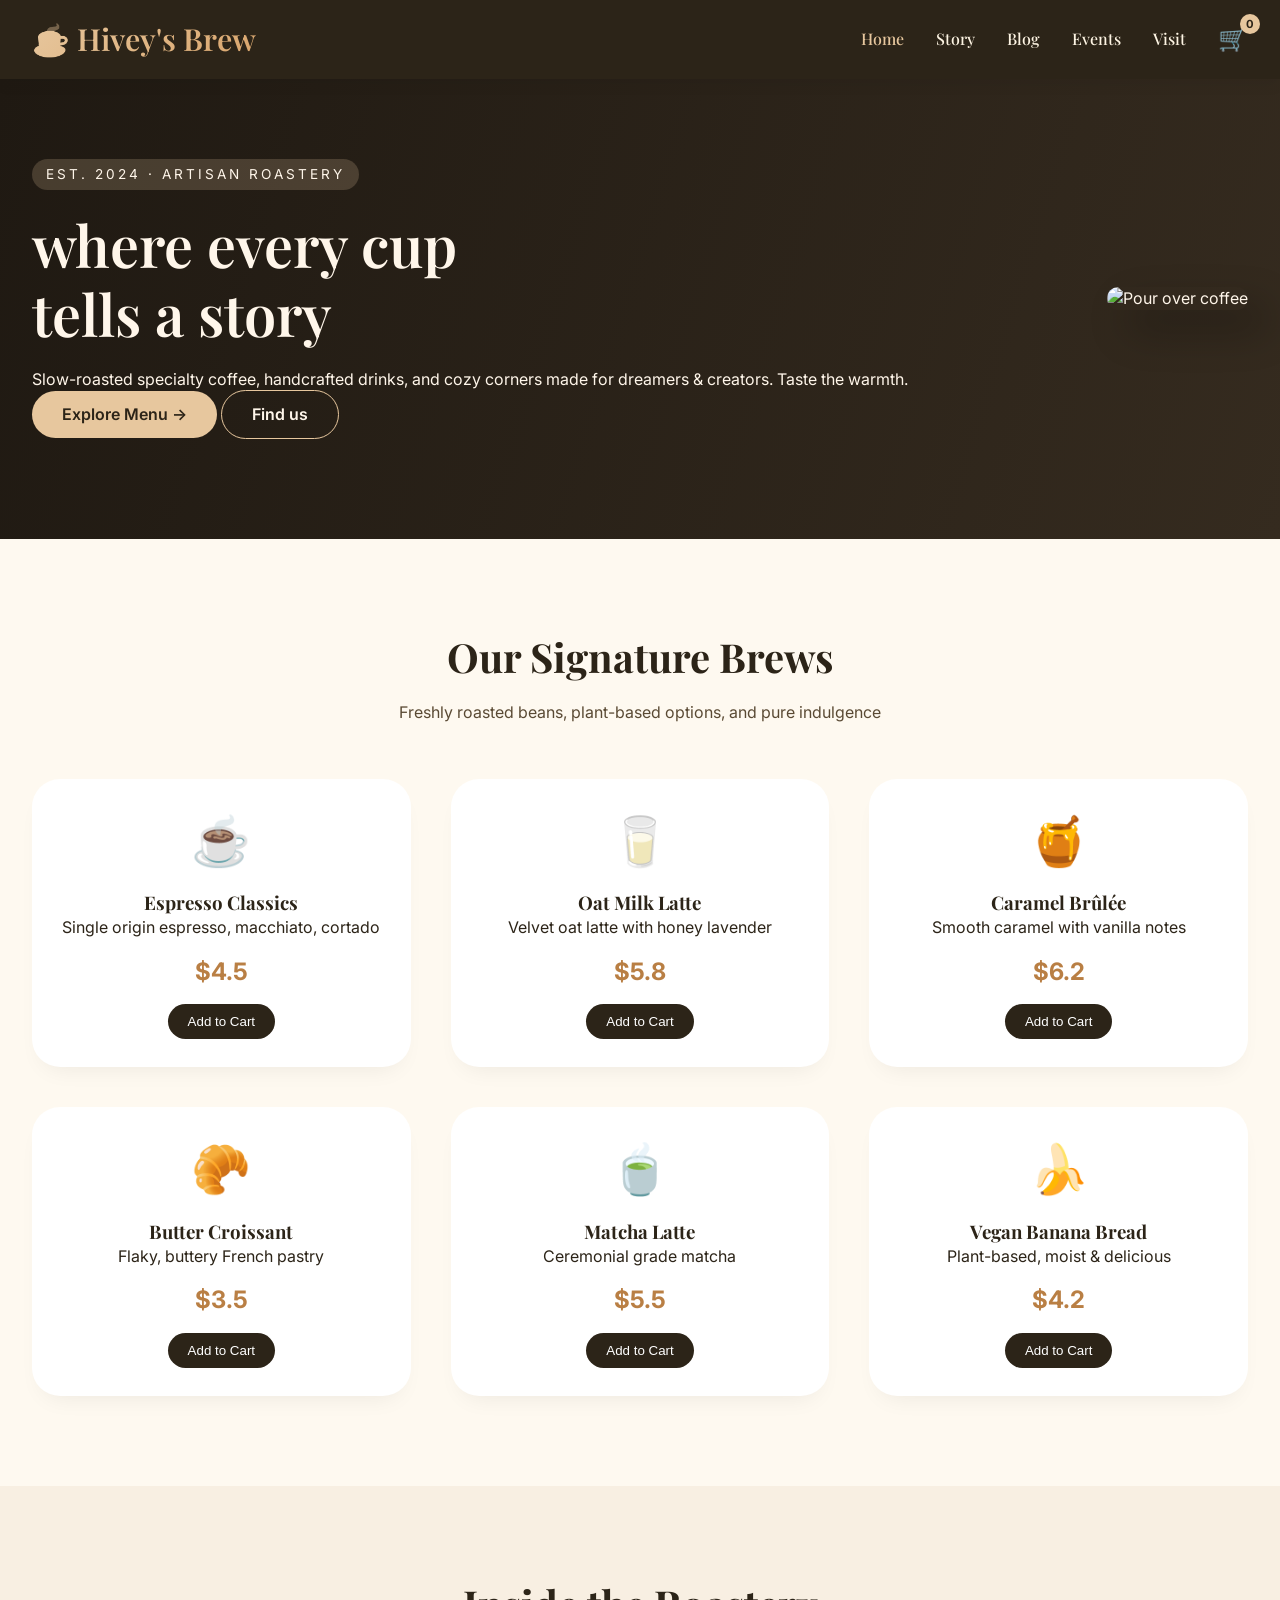
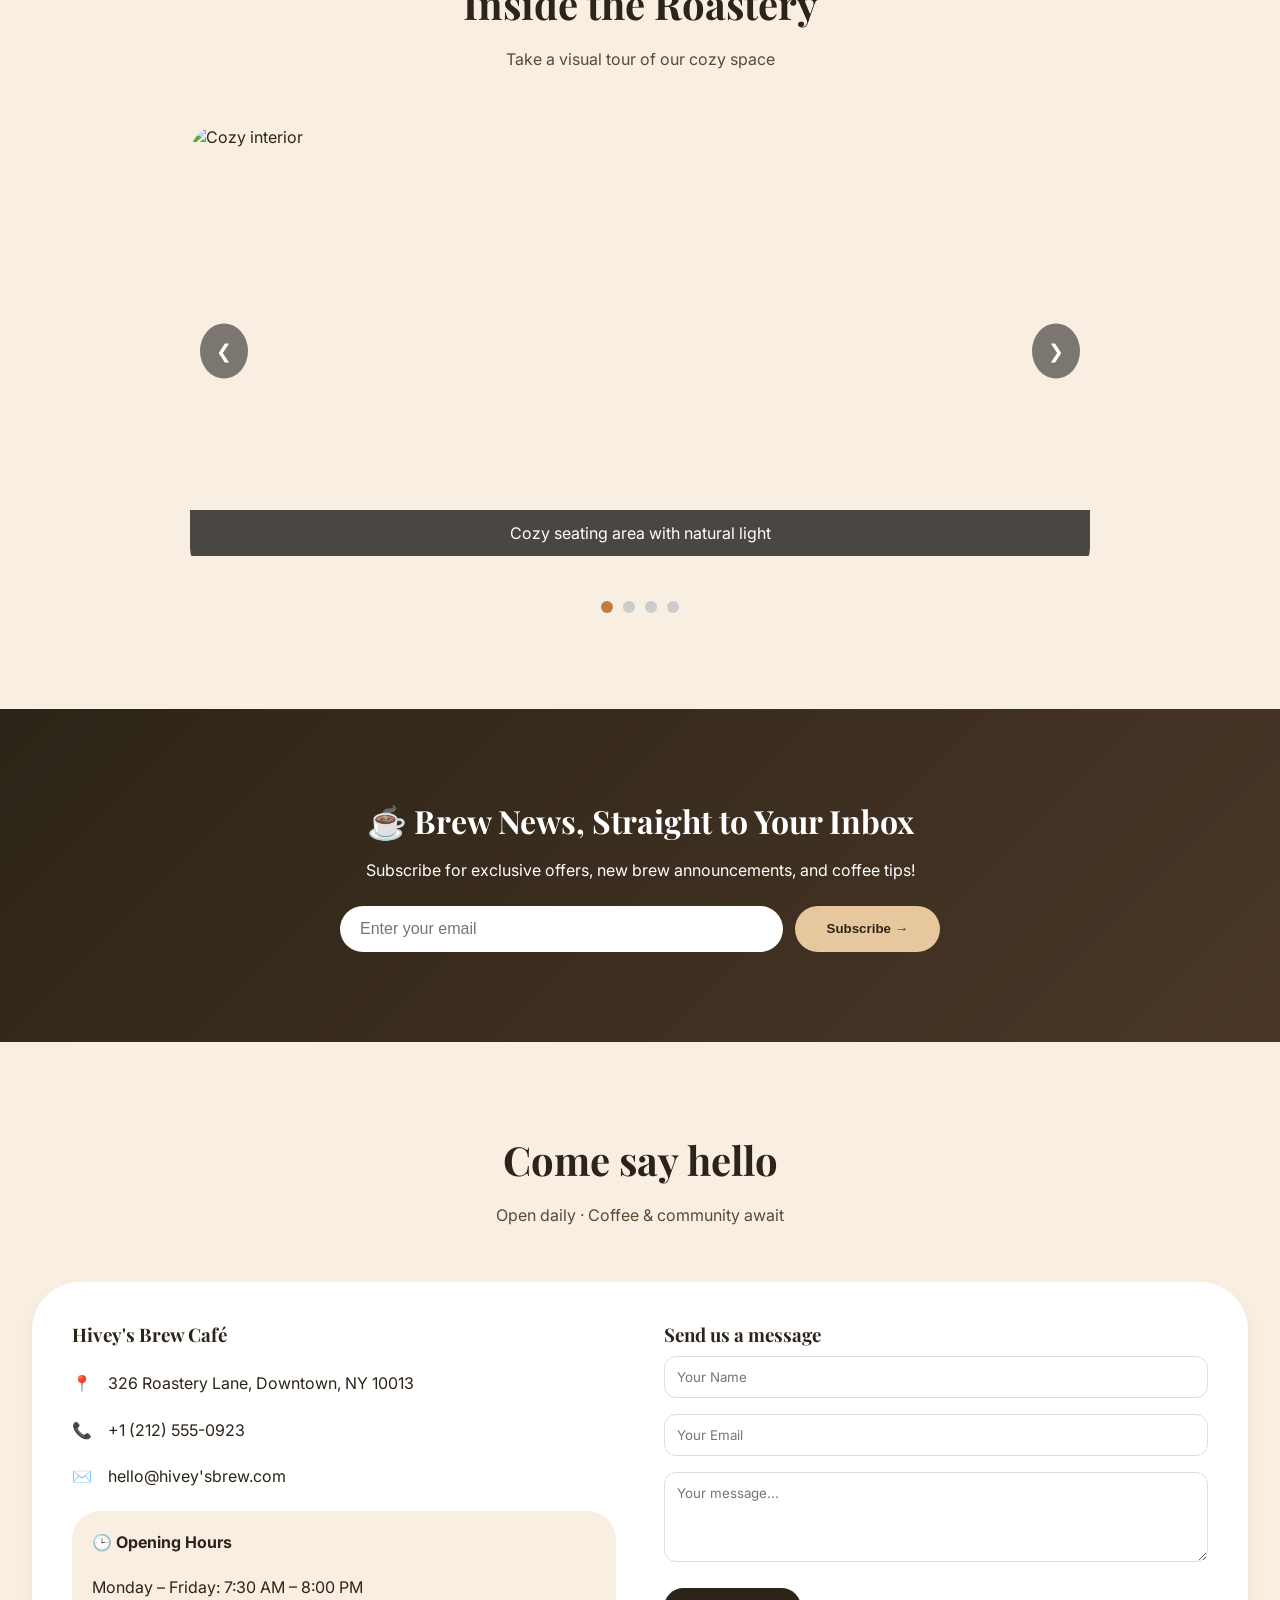
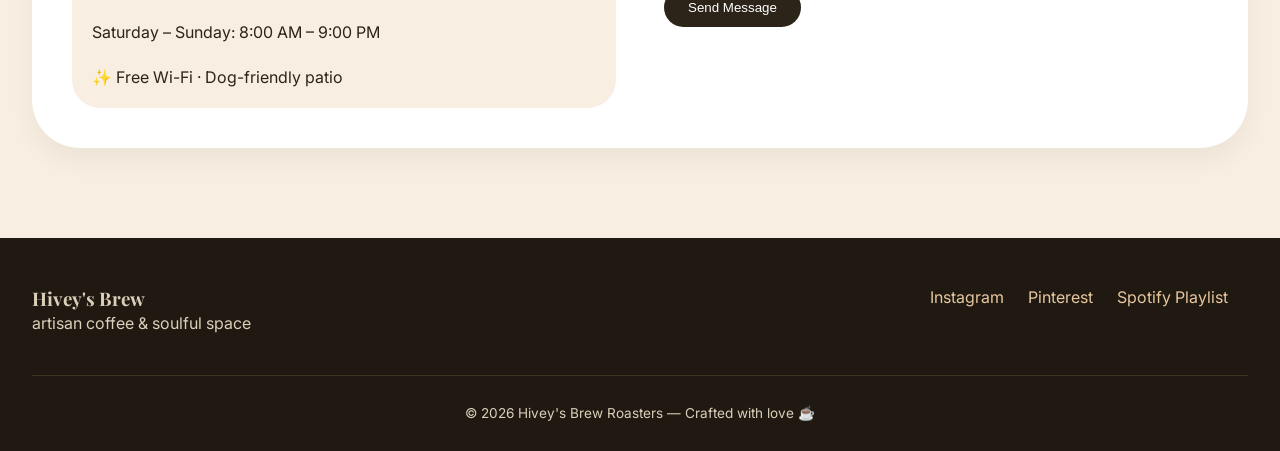
==== commit c4a847bb: "Add line breaks to opening hours section" ====
--- a/index.html
+++ b/index.html
@@ -110,9 +110,9 @@
           <div class="info-line"><span>📞</span> <span>+1 (212) 555-0923</span></div>
           <div class="info-line"><span>✉️</span> <span>hello@hivey'sbrew.com</span></div>
           <div class="hours">
-            <p><strong>🕒 Opening Hours</strong></p>
-            <p>Monday – Friday: 7:30 AM – 8:00 PM</p>
-            <p>Saturday – Sunday: 8:00 AM – 9:00 PM</p>
+            <p><strong>🕒 Opening Hours</strong></p><br>
+            <p>Monday – Friday: 7:30 AM – 8:00 PM</p><br>
+            <p>Saturday – Sunday: 8:00 AM – 9:00 PM</p><br>
             <p>✨ Free Wi-Fi · Dog-friendly patio</p>
           </div>
         </div>
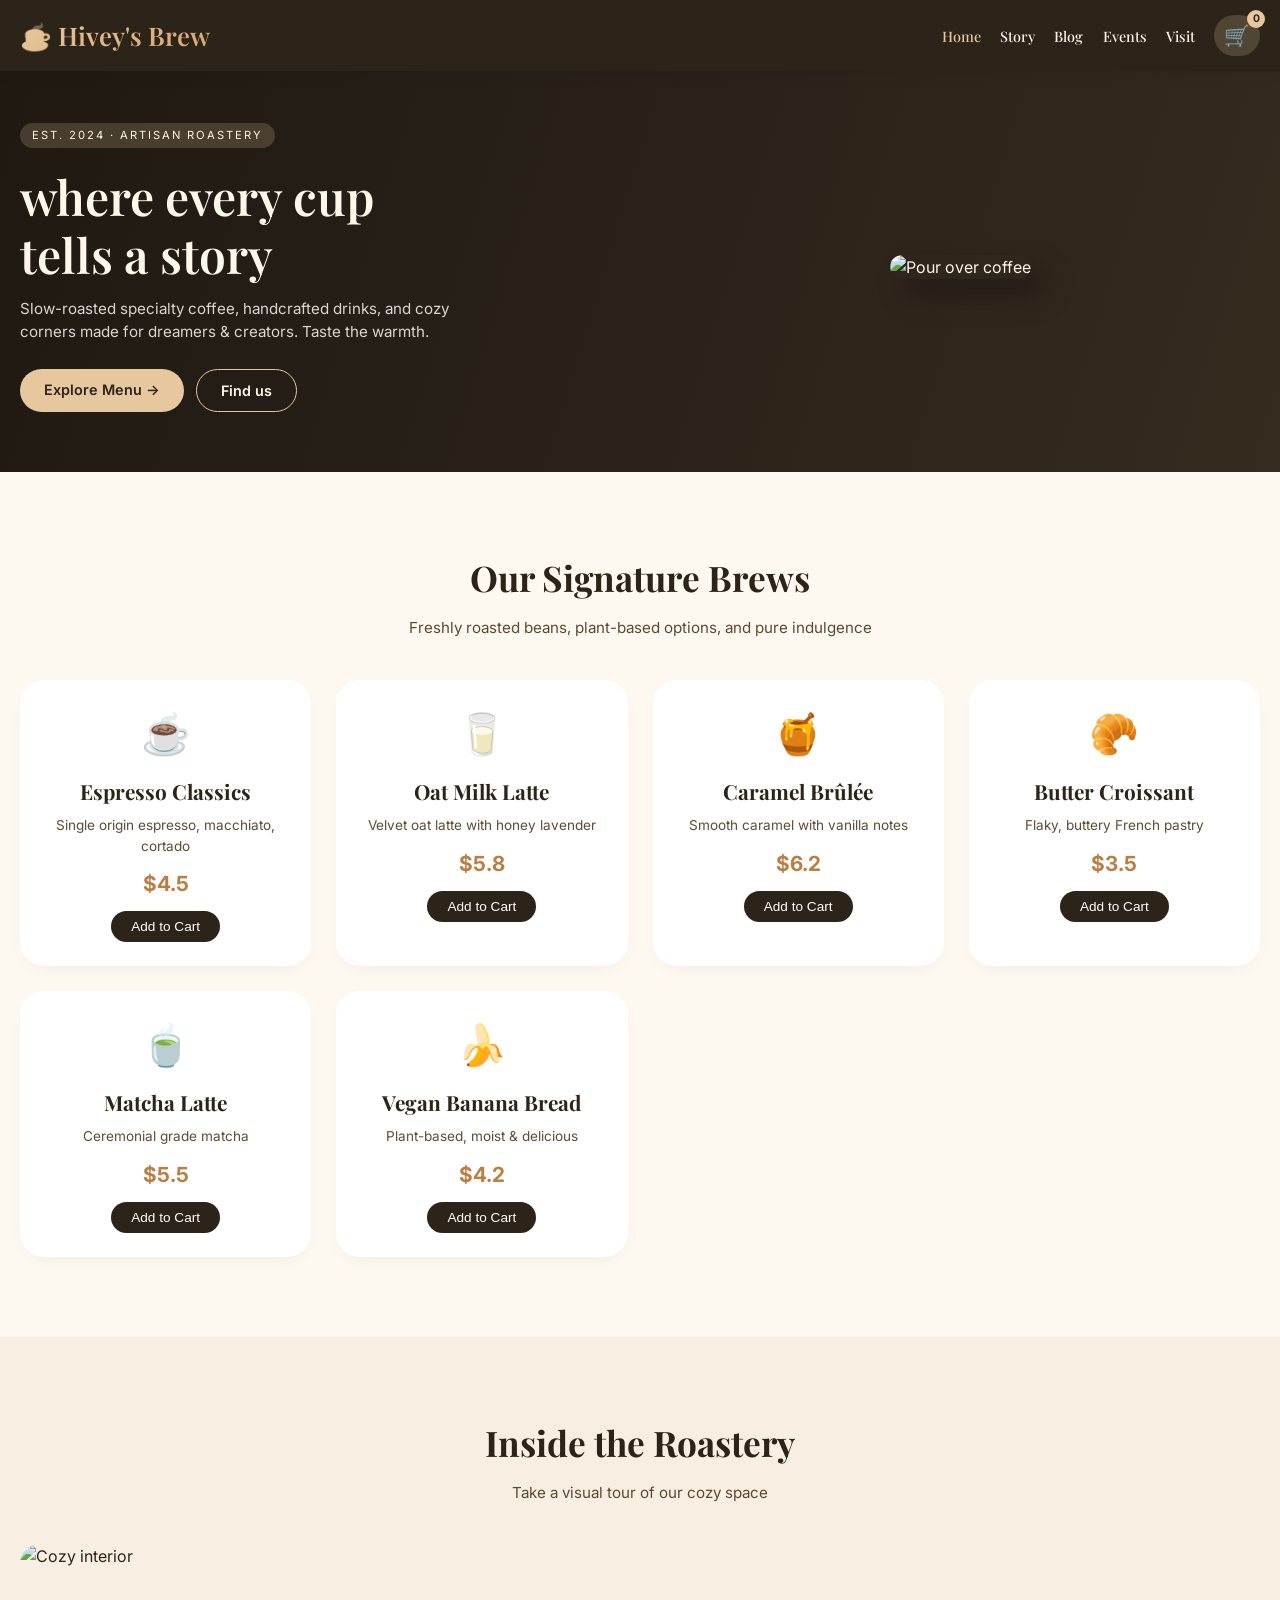
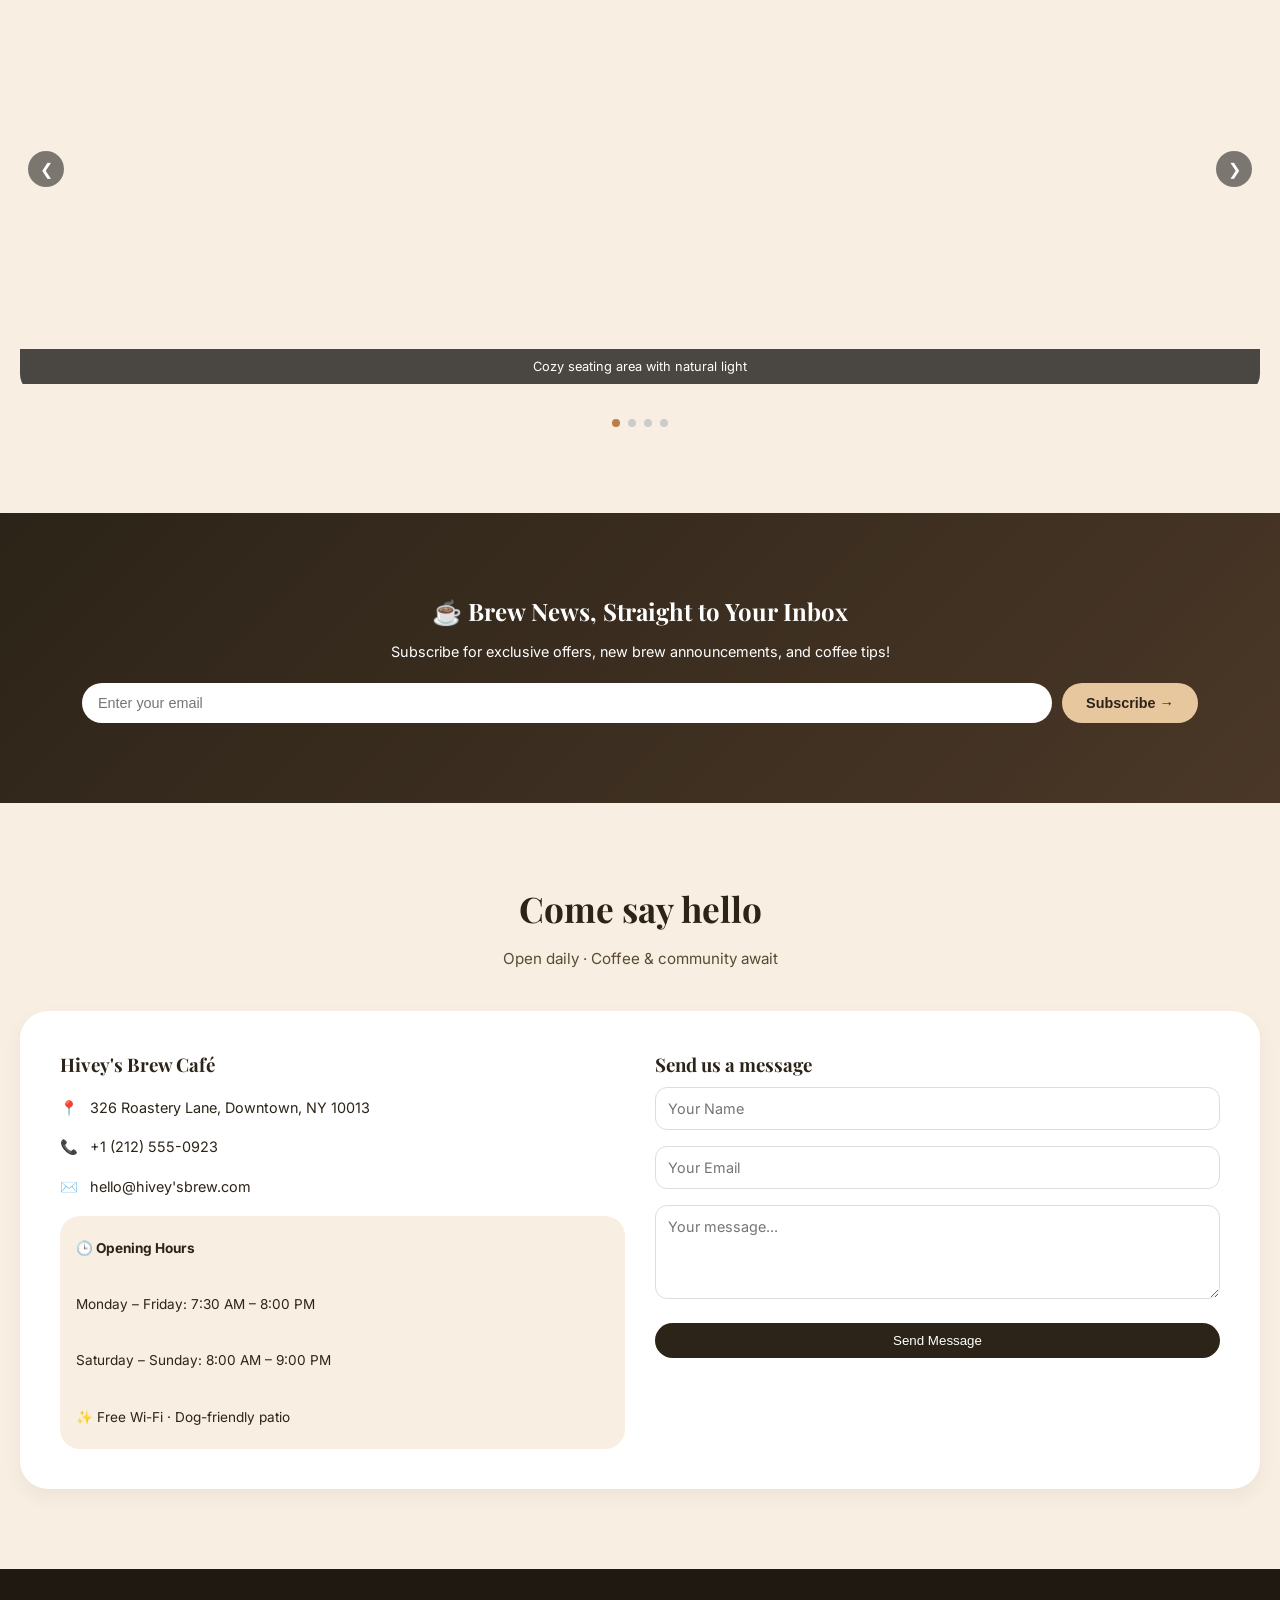
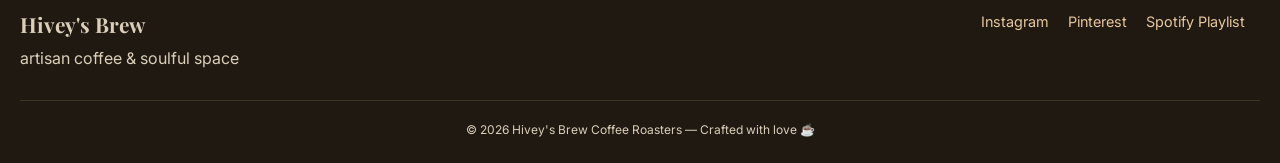
==== commit 2eca8260: "Correct company name in footer" ====
--- a/index.html
+++ b/index.html
@@ -167,7 +167,7 @@
       </div>
     </div>
     <div class="copyright">
-      © 2026 Hivey's Brew Roasters — Crafted with love ☕
+      © 2026 Hivey's Brew Coffee Roasters — Crafted with love ☕
     </div>
   </div>
 </footer>
--- a/style.css
+++ b/style.css
@@ -8,7 +8,7 @@
   font-family: 'Inter', sans-serif;
   background-color: #FEF9F0;
   color: #2C2418;
-  line-height: 1.4;
+  line-height: 1.5;
   scroll-behavior: smooth;
 }
 
@@ -19,14 +19,14 @@
 .container {
   max-width: 1280px;
   margin: 0 auto;
-  padding: 0 32px;
-}
-
-/* Header */
+  padding: 0 20px;
+}
+
+/* ===== RESPONSIVE HEADER ===== */
 header {
   background: #2C2418;
   color: #FDF4E3;
-  padding: 18px 0;
+  padding: 15px 0;
   position: sticky;
   top: 0;
   z-index: 100;
@@ -38,11 +38,11 @@
   justify-content: space-between;
   align-items: center;
   flex-wrap: wrap;
-  gap: 16px;
+  gap: 15px;
 }
 
 .logo {
-  font-size: 1.9rem;
+  font-size: 1.6rem;
   font-weight: 600;
   background: linear-gradient(135deg, #E7C79E, #D9A56C);
   background-clip: text;
@@ -52,16 +52,19 @@
 
 .nav-links {
   display: flex;
-  gap: 2rem;
+  gap: 1.2rem;
   list-style: none;
   align-items: center;
+  flex-wrap: wrap;
 }
 
 .nav-links a {
   color: #FDF4E3;
   text-decoration: none;
   font-weight: 500;
+  font-size: 0.9rem;
   transition: 0.2s;
+  padding: 5px 0;
 }
 
 .nav-links a:hover, .nav-links a.active {
@@ -71,30 +74,33 @@
 .cart-icon {
   position: relative;
   cursor: pointer;
-  font-size: 1.5rem;
+  font-size: 1.3rem;
+  background: rgba(231,199,158,0.2);
+  padding: 5px 10px;
+  border-radius: 30px;
 }
 
 .cart-count {
   position: absolute;
-  top: -8px;
-  right: -12px;
+  top: -5px;
+  right: -5px;
   background: #E7C79E;
   color: #2C2418;
   border-radius: 50%;
-  width: 20px;
-  height: 20px;
-  font-size: 0.7rem;
+  width: 18px;
+  height: 18px;
+  font-size: 0.65rem;
   display: flex;
   align-items: center;
   justify-content: center;
   font-weight: bold;
 }
 
-/* Hero Section */
+/* ===== RESPONSIVE HERO ===== */
 .hero {
   background: linear-gradient(107deg, #1F1912 0%, #352B1F 100%);
   color: #FFF6EA;
-  padding: 80px 0 100px;
+  padding: 50px 0 60px;
   position: relative;
   overflow: hidden;
 }
@@ -104,33 +110,49 @@
   flex-wrap: wrap;
   align-items: center;
   justify-content: space-between;
-  gap: 48px;
+  gap: 40px;
+  flex-direction: row;
 }
 
 .hero-content {
-  flex: 1 1 45%;
+  flex: 1;
+  text-align: center;
 }
 
 .hero-content .badge {
-  font-size: 0.85rem;
+  font-size: 0.7rem;
   text-transform: uppercase;
-  letter-spacing: 3px;
+  letter-spacing: 2px;
   background: rgba(231,199,158,0.2);
   display: inline-block;
-  padding: 6px 14px;
+  padding: 4px 12px;
   border-radius: 40px;
   margin-bottom: 20px;
 }
 
 .hero-content h1 {
-  font-size: 3.6rem;
+  font-size: 2.2rem;
   font-weight: 600;
   line-height: 1.2;
-  margin-bottom: 20px;
+  margin-bottom: 15px;
+}
+
+.hero-content p {
+  font-size: 0.95rem;
+  opacity: 0.85;
+  margin-bottom: 25px;
+  max-width: 100%;
+}
+
+.btn-group {
+  display: flex;
+  gap: 12px;
+  flex-wrap: wrap;
+  justify-content: center;
 }
 
 .btn-primary, .btn-secondary {
-  padding: 12px 30px;
+  padding: 10px 24px;
   border-radius: 40px;
   font-weight: 600;
   text-decoration: none;
@@ -138,6 +160,7 @@
   display: inline-block;
   cursor: pointer;
   border: none;
+  font-size: 0.9rem;
 }
 
 .btn-primary {
@@ -147,7 +170,7 @@
 
 .btn-primary:hover {
   background: #DEB887;
-  transform: translateY(-3px);
+  transform: translateY(-2px);
 }
 
 .btn-secondary {
@@ -156,16 +179,21 @@
   background: transparent;
 }
 
+.hero-img {
+  flex: 1;
+  text-align: center;
+}
+
 .hero-img img {
   max-width: 100%;
-  width: 320px;
-  border-radius: 32px;
-  box-shadow: 20px 20px 40px rgba(0,0,0,0.3);
-}
-
-/* Menu Section */
+  width: 280px;
+  border-radius: 28px;
+  box-shadow: 15px 15px 30px rgba(0,0,0,0.3);
+}
+
+/* ===== RESPONSIVE SECTIONS ===== */
 .section {
-  padding: 90px 0;
+  padding: 50px 0;
 }
 
 .section-dark {
@@ -174,74 +202,93 @@
 
 .section-title {
   text-align: center;
-  font-size: 2.5rem;
-  margin-bottom: 16px;
+  font-size: 1.8rem;
+  margin-bottom: 12px;
 }
 
 .section-sub {
   text-align: center;
-  max-width: 600px;
-  margin: 0 auto 56px auto;
+  max-width: 90%;
+  margin: 0 auto 40px auto;
   color: #5A4A34;
-}
-
+  font-size: 0.95rem;
+}
+
+/* ===== RESPONSIVE MENU GRID ===== */
 .menu-grid {
   display: grid;
   grid-template-columns: repeat(auto-fit, minmax(280px, 1fr));
-  gap: 40px;
+  gap: 25px;
 }
 
 .menu-card {
   background: white;
-  border-radius: 28px;
-  padding: 28px 24px;
+  border-radius: 24px;
+  padding: 24px 20px;
   text-align: center;
   transition: transform 0.25s;
-  box-shadow: 0 12px 24px -12px rgba(0,0,0,0.08);
+  box-shadow: 0 8px 20px -10px rgba(0,0,0,0.08);
 }
 
 .menu-card:hover {
-  transform: translateY(-6px);
+  transform: translateY(-4px);
 }
 
 .menu-icon {
-  font-size: 3rem;
-  margin-bottom: 16px;
+  font-size: 2.5rem;
+  margin-bottom: 12px;
+}
+
+.menu-card h3 {
+  font-size: 1.3rem;
+  margin-bottom: 8px;
+}
+
+.menu-card p {
+  font-size: 0.85rem;
+  color: #5F4C33;
 }
 
 .price {
   font-weight: 700;
-  font-size: 1.5rem;
+  font-size: 1.3rem;
   color: #B97F44;
-  margin: 16px 0;
+  margin: 12px 0;
 }
 
 .add-to-cart {
   background: #2C2418;
   color: white;
   border: none;
-  padding: 10px 20px;
+  padding: 8px 20px;
   border-radius: 40px;
   cursor: pointer;
   transition: 0.2s;
+  font-size: 0.85rem;
 }
 
 .add-to-cart:hover {
   background: #B97F44;
 }
 
-/* Photo Slider */
+/* ===== RESPONSIVE SLIDER ===== */
 .slider-container {
   position: relative;
-  max-width: 900px;
+  max-width: 100%;
   margin: 0 auto;
 }
 
 .slider {
   position: relative;
-  height: 450px;
+  height: 280px;
   overflow: hidden;
-  border-radius: 28px;
+  border-radius: 20px;
+}
+
+@media (min-width: 768px) {
+  .slider {
+    height: 450px;
+  }
 }
 
 .slide {
@@ -264,13 +311,14 @@
 
 .slide-caption {
   position: absolute;
-  bottom: 20px;
+  bottom: 10px;
   left: 0;
   right: 0;
   background: rgba(0,0,0,0.7);
   color: white;
-  padding: 12px;
-  text-align: center;
+  padding: 8px;
+  text-align: center;
+  font-size: 0.8rem;
 }
 
 .slider-btn {
@@ -280,11 +328,16 @@
   background: rgba(0,0,0,0.5);
   color: white;
   border: none;
-  padding: 16px;
-  cursor: pointer;
-  font-size: 1.2rem;
+  padding: 12px;
+  cursor: pointer;
+  font-size: 1rem;
   border-radius: 50%;
   transition: 0.2s;
+  width: 36px;
+  height: 36px;
+  display: flex;
+  align-items: center;
+  justify-content: center;
 }
 
 .slider-btn:hover {
@@ -292,25 +345,25 @@
 }
 
 .prev {
-  left: 10px;
+  left: 8px;
 }
 
 .next {
-  right: 10px;
+  right: 8px;
 }
 
 .slider-dots {
   text-align: center;
-  margin-top: 20px;
+  margin-top: 15px;
 }
 
 .dot {
   display: inline-block;
-  width: 12px;
-  height: 12px;
+  width: 8px;
+  height: 8px;
   border-radius: 50%;
   background: #ccc;
-  margin: 0 5px;
+  margin: 0 4px;
   cursor: pointer;
 }
 
@@ -318,7 +371,7 @@
   background: #B97F44;
 }
 
-/* Newsletter Section */
+/* ===== RESPONSIVE NEWSLETTER ===== */
 .newsletter-section {
   background: linear-gradient(135deg, #2C2418, #4A3727);
   color: white;
@@ -326,69 +379,88 @@
 
 .newsletter-box {
   text-align: center;
-  max-width: 600px;
+  max-width: 90%;
   margin: 0 auto;
 }
 
 .newsletter-box h2 {
-  font-size: 2rem;
-  margin-bottom: 16px;
+  font-size: 1.5rem;
+  margin-bottom: 12px;
+}
+
+.newsletter-box p {
+  font-size: 0.9rem;
 }
 
 .newsletter-form {
   display: flex;
-  gap: 12px;
-  margin-top: 24px;
+  gap: 10px;
+  margin-top: 20px;
   flex-wrap: wrap;
   justify-content: center;
 }
 
 .newsletter-form input {
   flex: 1;
-  padding: 14px 20px;
+  min-width: 200px;
+  padding: 12px 16px;
   border: none;
   border-radius: 40px;
-  font-size: 1rem;
+  font-size: 0.9rem;
 }
 
 .newsletter-form button {
   background: #E7C79E;
   color: #2C2418;
   border: none;
-  padding: 14px 32px;
+  padding: 12px 24px;
   border-radius: 40px;
   font-weight: bold;
   cursor: pointer;
-  transition: 0.2s;
-}
-
-/* Contact Section */
+  font-size: 0.9rem;
+}
+
+/* ===== RESPONSIVE CONTACT ===== */
 .contact-grid {
   display: flex;
   flex-wrap: wrap;
-  gap: 48px;
+  gap: 30px;
   background: white;
-  border-radius: 48px;
-  padding: 40px;
-  box-shadow: 0 12px 24px rgba(0,0,0,0.05);
-}
-
-.contact-info, .contact-form-box {
-  flex: 1;
+  border-radius: 28px;
+  padding: 30px 20px;
+  box-shadow: 0 8px 20px rgba(0,0,0,0.05);
+  flex-direction: column;
+}
+
+@media (min-width: 768px) {
+  .contact-grid {
+    flex-direction: row;
+    padding: 40px;
+  }
+  .contact-info, .contact-form-box {
+    flex: 1;
+  }
 }
 
 .info-line {
   display: flex;
   align-items: center;
-  gap: 16px;
-  margin: 24px 0;
+  gap: 12px;
+  margin: 18px 0;
+  font-size: 0.9rem;
+  flex-wrap: wrap;
 }
 
 .hours {
   background: #F8EFE2;
-  padding: 20px;
-  border-radius: 28px;
-  margin-top: 20px;
+  padding: 16px;
+  border-radius: 20px;
+  margin-top: 16px;
+}
+
+.hours p {
+  font-size: 0.85rem;
+  margin: 6px 0;
 }
 
 .contact-form-box input, .contact-form-box textarea {
@@ -398,19 +470,156 @@
   border: 1px solid #ddd;
   border-radius: 12px;
   font-family: inherit;
+  font-size: 0.9rem;
 }
 
 .contact-form-box button {
   background: #2C2418;
   color: white;
   border: none;
-  padding: 12px 24px;
+  padding: 10px 20px;
   border-radius: 40px;
   cursor: pointer;
+  margin-top: 10px;
+  width: 100%;
+}
+
+/* ===== RESPONSIVE ABOUT PAGE ===== */
+.page-hero {
+  background: linear-gradient(135deg, #2C2418, #4A3727);
+  color: white;
+  padding: 50px 0;
+  text-align: center;
+}
+
+.page-hero h1 {
+  font-size: 2rem;
+  margin-bottom: 12px;
+}
+
+.story-grid {
+  display: flex;
+  flex-wrap: wrap;
+  gap: 30px;
+  align-items: start;
+  flex-direction: column;
+}
+
+@media (min-width: 768px) {
+  .story-grid {
+    flex-direction: row;
+  }
+  .story-text {
+    flex: 1.5;
+  }
+  .story-images {
+    flex: 1;
+  }
+}
+
+.story-text p {
+  margin-bottom: 16px;
+  line-height: 1.6;
+  font-size: 0.95rem;
+}
+
+.story-images img {
+  width: 100%;
+  border-radius: 20px;
+  margin-bottom: 15px;
+}
+
+.values-grid {
+  display: grid;
+  grid-template-columns: 1fr;
+  gap: 25px;
+  margin-top: 30px;
+}
+
+@media (min-width: 768px) {
+  .values-grid {
+    grid-template-columns: repeat(3, 1fr);
+  }
+}
+
+.value-card {
+  text-align: center;
+  padding: 24px;
+  background: white;
+  border-radius: 24px;
+}
+
+.value-icon {
+  font-size: 2.5rem;
+  margin-bottom: 12px;
+}
+
+/* ===== RESPONSIVE BLOG & EVENTS ===== */
+.blog-grid, .events-grid {
+  display: grid;
+  grid-template-columns: 1fr;
+  gap: 25px;
+}
+
+@media (min-width: 768px) {
+  .blog-grid, .events-grid {
+    grid-template-columns: repeat(2, 1fr);
+  }
+}
+
+@media (min-width: 1024px) {
+  .blog-grid, .events-grid {
+    grid-template-columns: repeat(3, 1fr);
+  }
+}
+
+.blog-card, .event-card {
+  background: white;
+  border-radius: 20px;
+  overflow: hidden;
+  box-shadow: 0 8px 20px -10px rgba(0,0,0,0.08);
+  transition: transform 0.25s;
+  cursor: pointer;
+}
+
+.blog-card:hover, .event-card:hover {
+  transform: translateY(-4px);
+}
+
+.blog-card img, .event-card img {
+  width: 100%;
+  height: 180px;
+  object-fit: cover;
+}
+
+.blog-card-content, .event-card-content {
+  padding: 18px;
+}
+
+.blog-card h3, .event-card h3 {
+  font-size: 1.2rem;
+  margin: 8px 0;
+}
+
+.blog-date, .event-date {
+  color: #B97F44;
+  font-size: 0.75rem;
+  margin-bottom: 8px;
+}
+
+.register-btn {
+  background: #2C2418;
+  color: white;
+  border: none;
+  padding: 8px 16px;
+  border-radius: 40px;
+  cursor: pointer;
   margin-top: 12px;
-}
-
-/* Cart Modal */
+  width: 100%;
+  font-size: 0.85rem;
+}
+
+/* ===== MODALS ===== */
 .cart-modal, .blog-modal, .event-modal {
   display: none;
   position: fixed;
@@ -426,23 +635,24 @@
 
 .cart-content, .blog-modal-content, .event-modal-content {
   background: white;
-  max-width: 500px;
-  width: 90%;
-  border-radius: 28px;
-  padding: 30px;
+  max-width: 90%;
+  width: 450px;
+  border-radius: 24px;
+  padding: 24px;
   max-height: 80vh;
   overflow-y: auto;
+  margin: 20px;
 }
 
 .cart-header {
   display: flex;
   justify-content: space-between;
   align-items: center;
-  margin-bottom: 20px;
+  margin-bottom: 16px;
 }
 
 .close-cart, .close-modal {
-  font-size: 1.8rem;
+  font-size: 1.5rem;
   cursor: pointer;
   color: #2C2418;
 }
@@ -450,14 +660,15 @@
 .cart-item {
   display: flex;
   justify-content: space-between;
-  padding: 12px 0;
+  padding: 10px 0;
   border-bottom: 1px solid #eee;
+  font-size: 0.9rem;
 }
 
 .cart-total {
-  font-size: 1.4rem;
+  font-size: 1.2rem;
   font-weight: bold;
-  margin: 20px 0;
+  margin: 16px 0;
   text-align: right;
 }
 
@@ -465,226 +676,154 @@
   width: 100%;
   background: #2C2418;
   color: white;
-  padding: 14px;
+  padding: 12px;
   border: none;
   border-radius: 40px;
   font-weight: bold;
   cursor: pointer;
+  font-size: 0.9rem;
 }
 
 .checkout-form {
-  margin-top: 20px;
+  margin-top: 16px;
   display: none;
 }
 
 .checkout-form input, .checkout-form textarea {
   width: 100%;
-  padding: 12px;
-  margin: 8px 0;
+  padding: 10px;
+  margin: 6px 0;
   border: 1px solid #ddd;
-  border-radius: 12px;
+  border-radius: 10px;
+  font-size: 0.9rem;
 }
 
 .success-message {
   background: #4CAF50;
   color: white;
-  padding: 12px;
-  border-radius: 12px;
+  padding: 10px;
+  border-radius: 10px;
   text-align: center;
   margin-top: 10px;
-}
-
-/* About Page */
-.page-hero {
-  background: linear-gradient(135deg, #2C2418, #4A3727);
-  color: white;
-  padding: 80px 0;
-  text-align: center;
-}
-
-.page-hero h1 {
-  font-size: 3rem;
-  margin-bottom: 16px;
-}
-
-.story-grid {
-  display: flex;
-  flex-wrap: wrap;
-  gap: 48px;
-  align-items: start;
-}
-
-.story-text {
-  flex: 1.5;
-}
-
-.story-text h2, .story-text h3 {
-  margin-top: 24px;
-  margin-bottom: 16px;
-}
-
-.story-text p {
-  margin-bottom: 20px;
-  line-height: 1.6;
-  color: #5A4A34;
-}
-
-.story-images {
-  flex: 1;
-  display: flex;
-  flex-direction: column;
-  gap: 20px;
-}
-
-.story-images img {
-  width: 100%;
-  border-radius: 24px;
-}
-
-.values-grid {
-  display: grid;
-  grid-template-columns: repeat(auto-fit, minmax(250px, 1fr));
-  gap: 40px;
-  margin-top: 40px;
-}
-
-.value-card {
-  text-align: center;
-  padding: 32px;
-  background: white;
-  border-radius: 28px;
-}
-
-.value-icon {
-  font-size: 3rem;
-  margin-bottom: 16px;
-}
-
-/* Blog Page */
-.blog-grid {
-  display: grid;
-  grid-template-columns: repeat(auto-fit, minmax(350px, 1fr));
-  gap: 40px;
-}
-
-.blog-card {
-  background: white;
-  border-radius: 28px;
-  overflow: hidden;
-  box-shadow: 0 12px 24px -12px rgba(0,0,0,0.08);
-  transition: transform 0.25s;
-  cursor: pointer;
-}
-
-.blog-card:hover {
-  transform: translateY(-6px);
-}
-
-.blog-card img {
-  width: 100%;
-  height: 220px;
-  object-fit: cover;
-}
-
-.blog-card-content {
-  padding: 24px;
-}
-
-.blog-card h3 {
-  margin-bottom: 12px;
-}
-
-.blog-date {
-  color: #B97F44;
   font-size: 0.85rem;
-  margin-bottom: 12px;
-}
-
-/* Events Page */
-.events-grid {
-  display: grid;
-  grid-template-columns: repeat(auto-fit, minmax(350px, 1fr));
-  gap: 40px;
-}
-
-.event-card {
-  background: white;
-  border-radius: 28px;
-  overflow: hidden;
-  box-shadow: 0 12px 24px -12px rgba(0,0,0,0.08);
-  transition: transform 0.25s;
-}
-
-.event-card:hover {
-  transform: translateY(-6px);
-}
-
-.event-card img {
-  width: 100%;
-  height: 200px;
-  object-fit: cover;
-}
-
-.event-card-content {
-  padding: 24px;
-}
-
-.event-date {
-  color: #B97F44;
-  font-weight: bold;
-  margin-bottom: 8px;
-}
-
-.event-time {
-  color: #666;
-  font-size: 0.9rem;
-  margin-bottom: 12px;
-}
-
-.register-btn {
-  background: #2C2418;
-  color: white;
-  border: none;
-  padding: 10px 20px;
-  border-radius: 40px;
-  cursor: pointer;
-  margin-top: 16px;
-}
-
-/* Footer */
+}
+
+/* ===== FOOTER ===== */
 footer {
   background: #1F1912;
   color: #DBCFB9;
-  padding: 48px 0 28px;
+  padding: 40px 0 24px;
 }
 
 .footer-content {
   display: flex;
   flex-wrap: wrap;
   justify-content: space-between;
-  gap: 32px;
-  margin-bottom: 40px;
+  gap: 25px;
+  margin-bottom: 30px;
+  text-align: center;
+}
+
+@media (min-width: 768px) {
+  .footer-content {
+    text-align: left;
+  }
+}
+
+.footer-logo h3 {
+  font-size: 1.3rem;
+  margin-bottom: 6px;
 }
 
 .social-links a {
   color: #E7C79E;
   text-decoration: none;
-  margin-right: 20px;
+  margin-right: 15px;
+  font-size: 0.9rem;
 }
 
 .copyright {
   text-align: center;
   border-top: 1px solid #3F3324;
-  padding-top: 28px;
-  font-size: 0.85rem;
-}
-
-/* Responsive */
-@media (max-width: 768px) {
-  .container { padding: 0 24px; }
-  .hero-content h1 { font-size: 2.5rem; }
-  .navbar { flex-direction: column; }
-  .section-title { font-size: 2rem; }
-  .slider { height: 300px; }
-  .story-grid, .contact-grid { flex-direction: column; }
-}
+  padding-top: 20px;
+  font-size: 0.75rem;
+}
+
+/* ===== MOBILE FIRST MEDIA QUERIES ===== */
+@media (max-width: 480px) {
+  .container {
+    padding: 0 16px;
+  }
+  
+  .hero-content h1 {
+    font-size: 1.8rem;
+  }
+  
+  .section-title {
+    font-size: 1.5rem;
+  }
+  
+  .navbar {
+    flex-direction: column;
+    text-align: center;
+  }
+  
+  .nav-links {
+    justify-content: center;
+  }
+  
+  .cart-icon {
+    margin-top: 5px;
+  }
+  
+  .menu-grid {
+    grid-template-columns: 1fr;
+  }
+  
+  .btn-primary, .btn-secondary {
+    padding: 8px 20px;
+    font-size: 0.85rem;
+  }
+}
+
+/* Tablet Styles */
+@media (min-width: 481px) and (max-width: 768px) {
+  .hero-content h1 {
+    font-size: 2rem;
+  }
+  
+  .menu-grid {
+    grid-template-columns: repeat(2, 1fr);
+  }
+}
+
+/* Desktop Styles */
+@media (min-width: 769px) {
+  .hero-content {
+    text-align: left;
+  }
+  
+  .hero-content h1 {
+    font-size: 3rem;
+  }
+  
+  .hero-content p {
+    max-width: 480px;
+  }
+  
+  .btn-group {
+    justify-content: flex-start;
+  }
+  
+  .hero .container {
+    flex-direction: row;
+  }
+  
+  .section {
+    padding: 80px 0;
+  }
+  
+  .section-title {
+    font-size: 2.2rem;
+  }
+}
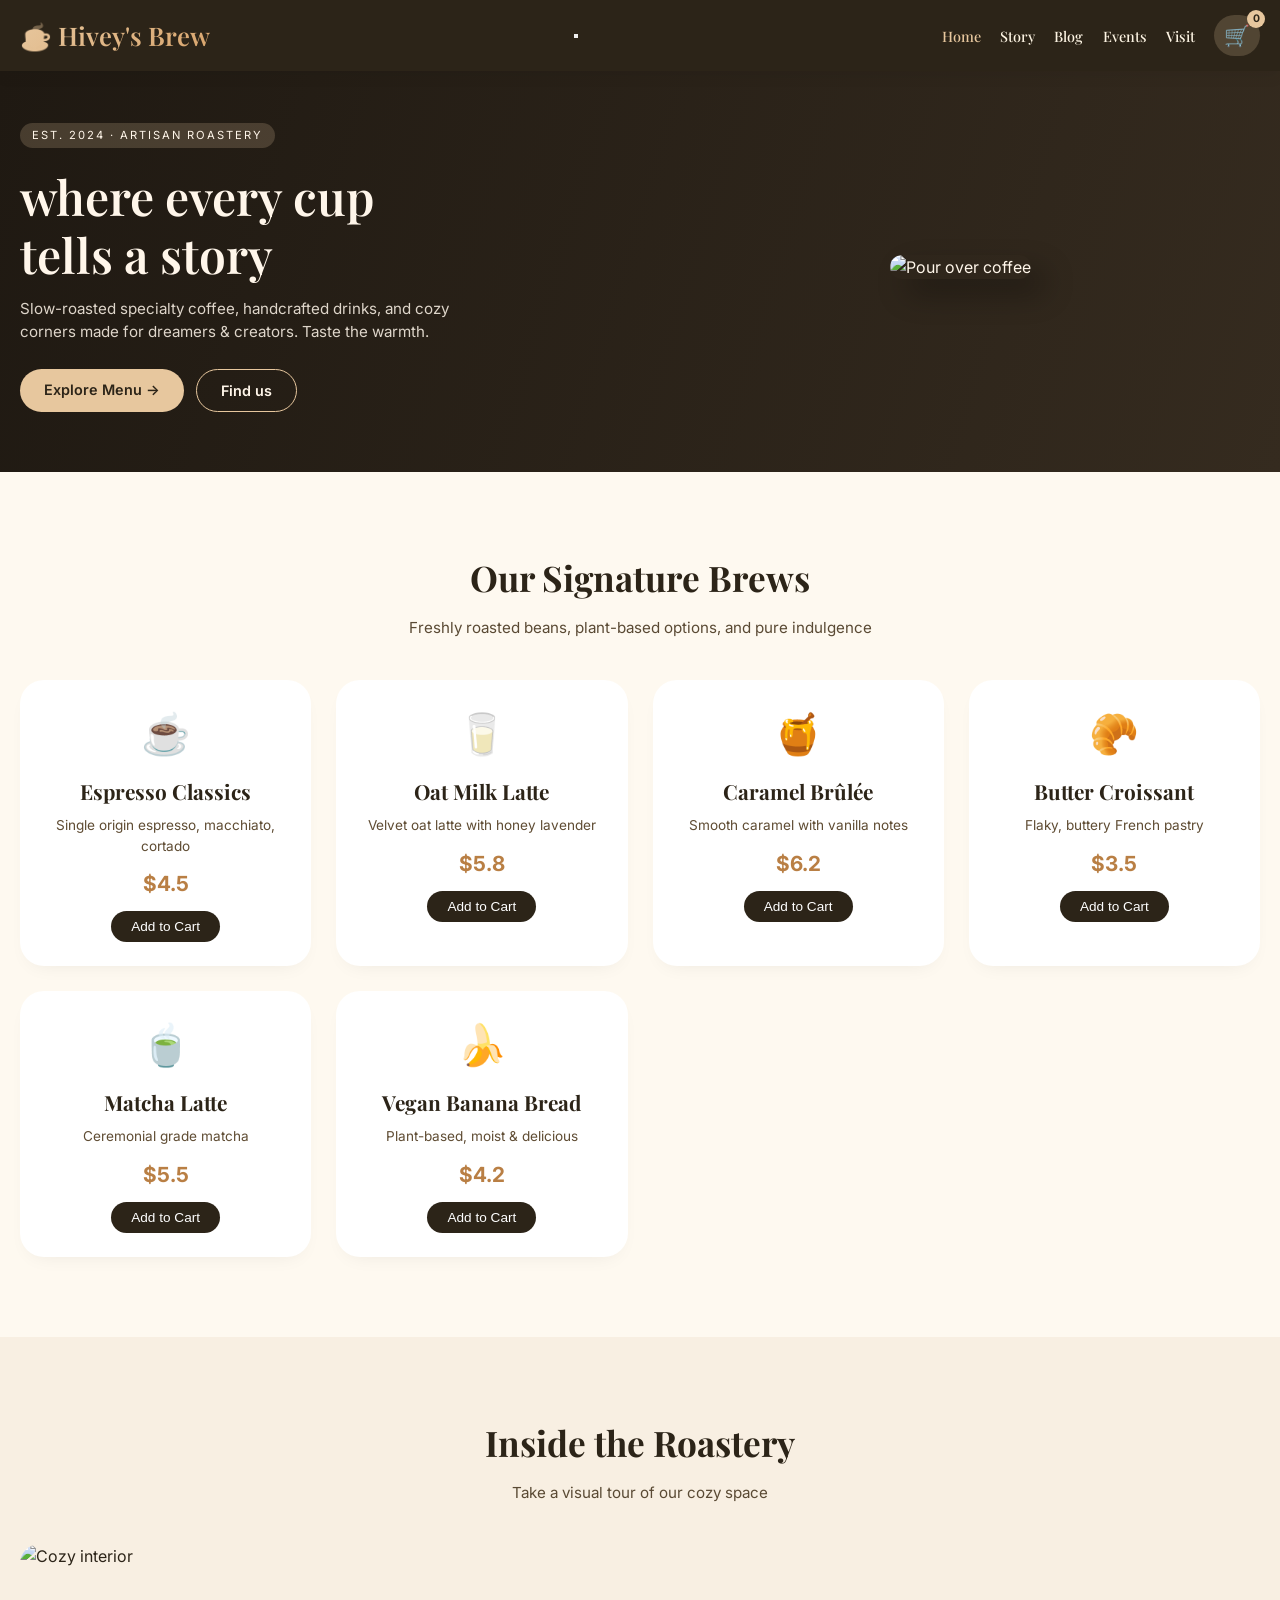
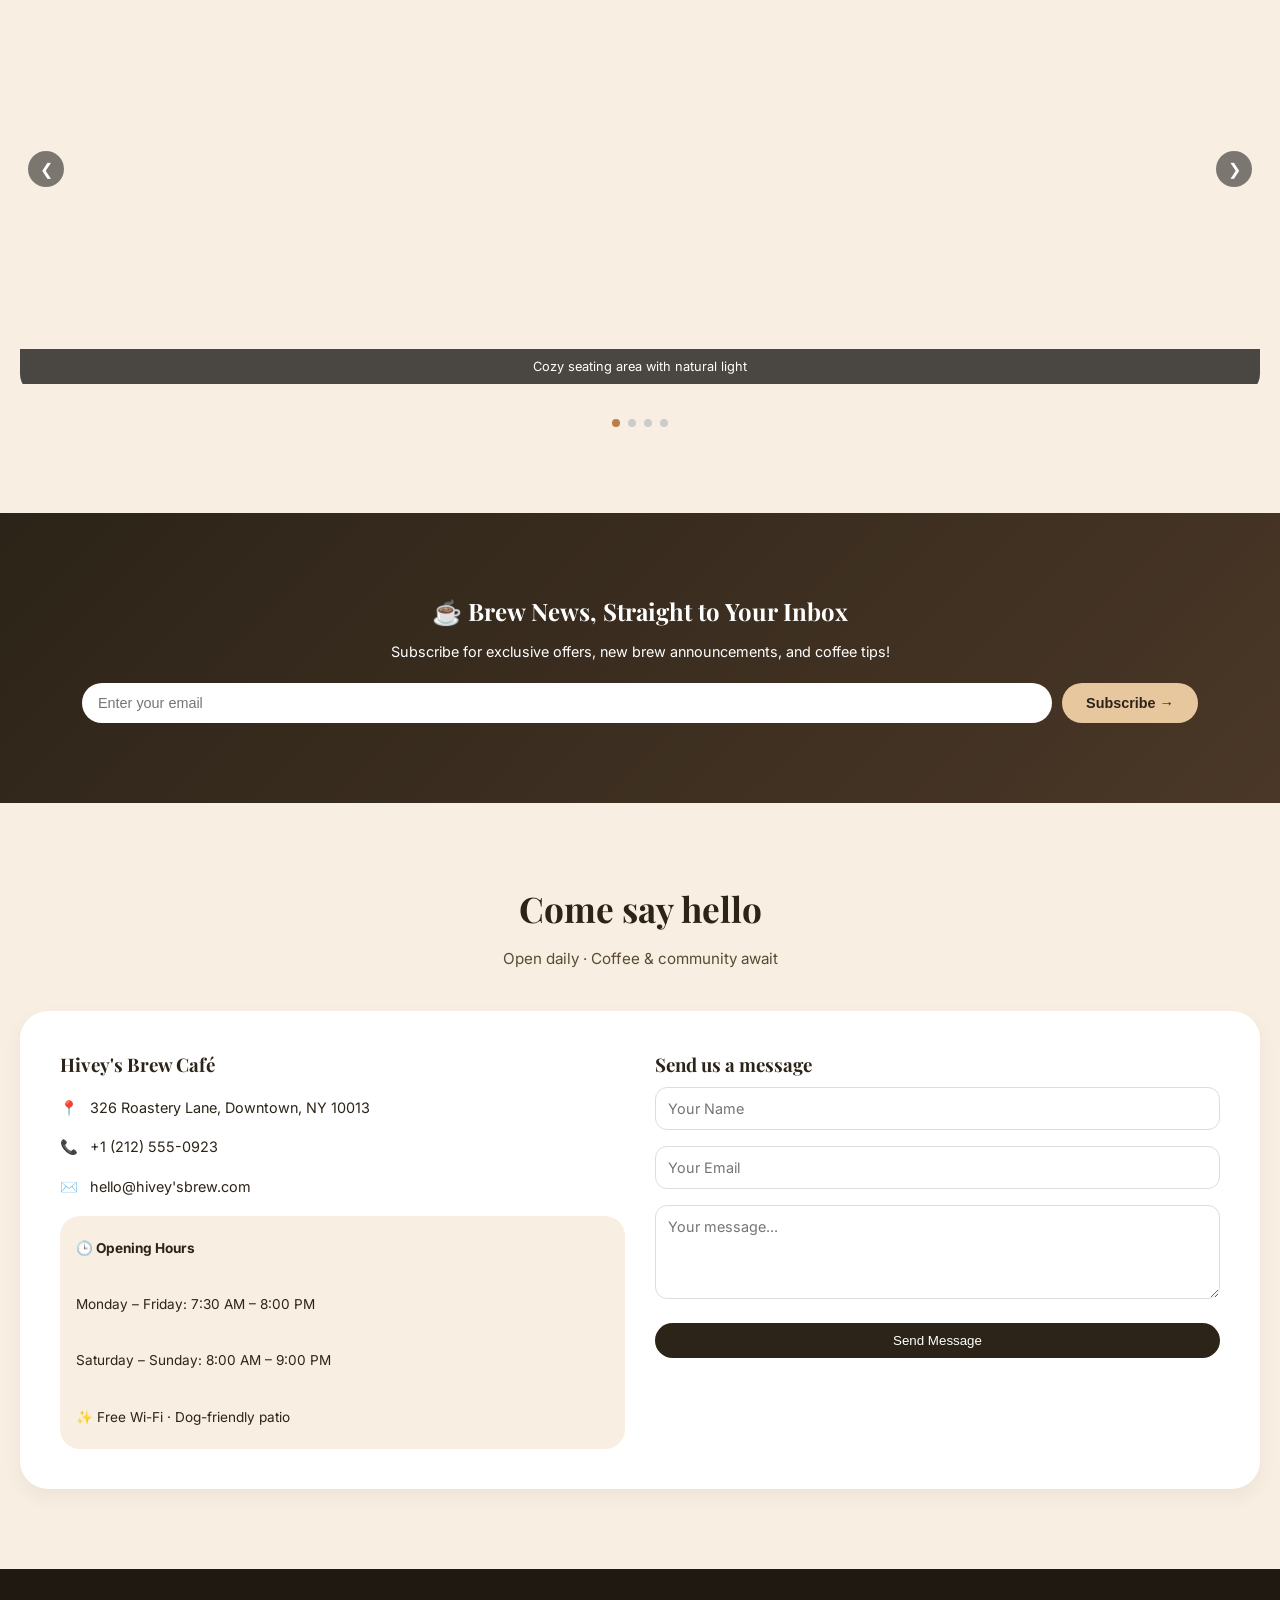
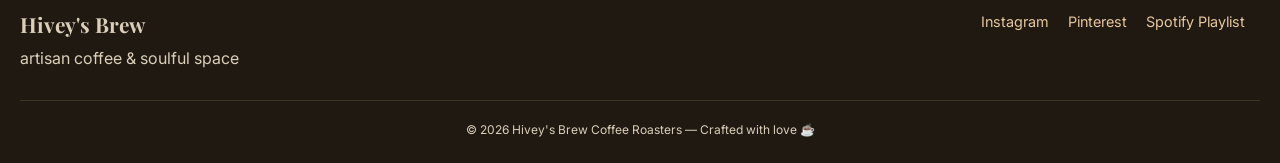
==== commit dac9f482: "Implement hamburger menu for mobile view Added a hamburger menu button for mobile navigation." ====
--- a/index.html
+++ b/index.html
@@ -14,7 +14,16 @@
 <header>
   <div class="container navbar">
     <div class="logo">☕ Hivey's Brew</div>
-    <ul class="nav-links">
+
+    <!-- Hamburger Menu Button (shows on mobile) -->
+    <button class="hamburger" id="hamburgerBtn" onclick="toggleMenu()">
+      <span></span>
+      <span></span>
+      <span></span>
+    </button>
+    
+    <!-- Navigation Menu -->
+    <ul class="nav-links" id="navLinks">
       <li><a href="index.html" class="active">Home</a></li>
       <li><a href="about.html">Story</a></li>
       <li><a href="blog.html">Blog</a></li>
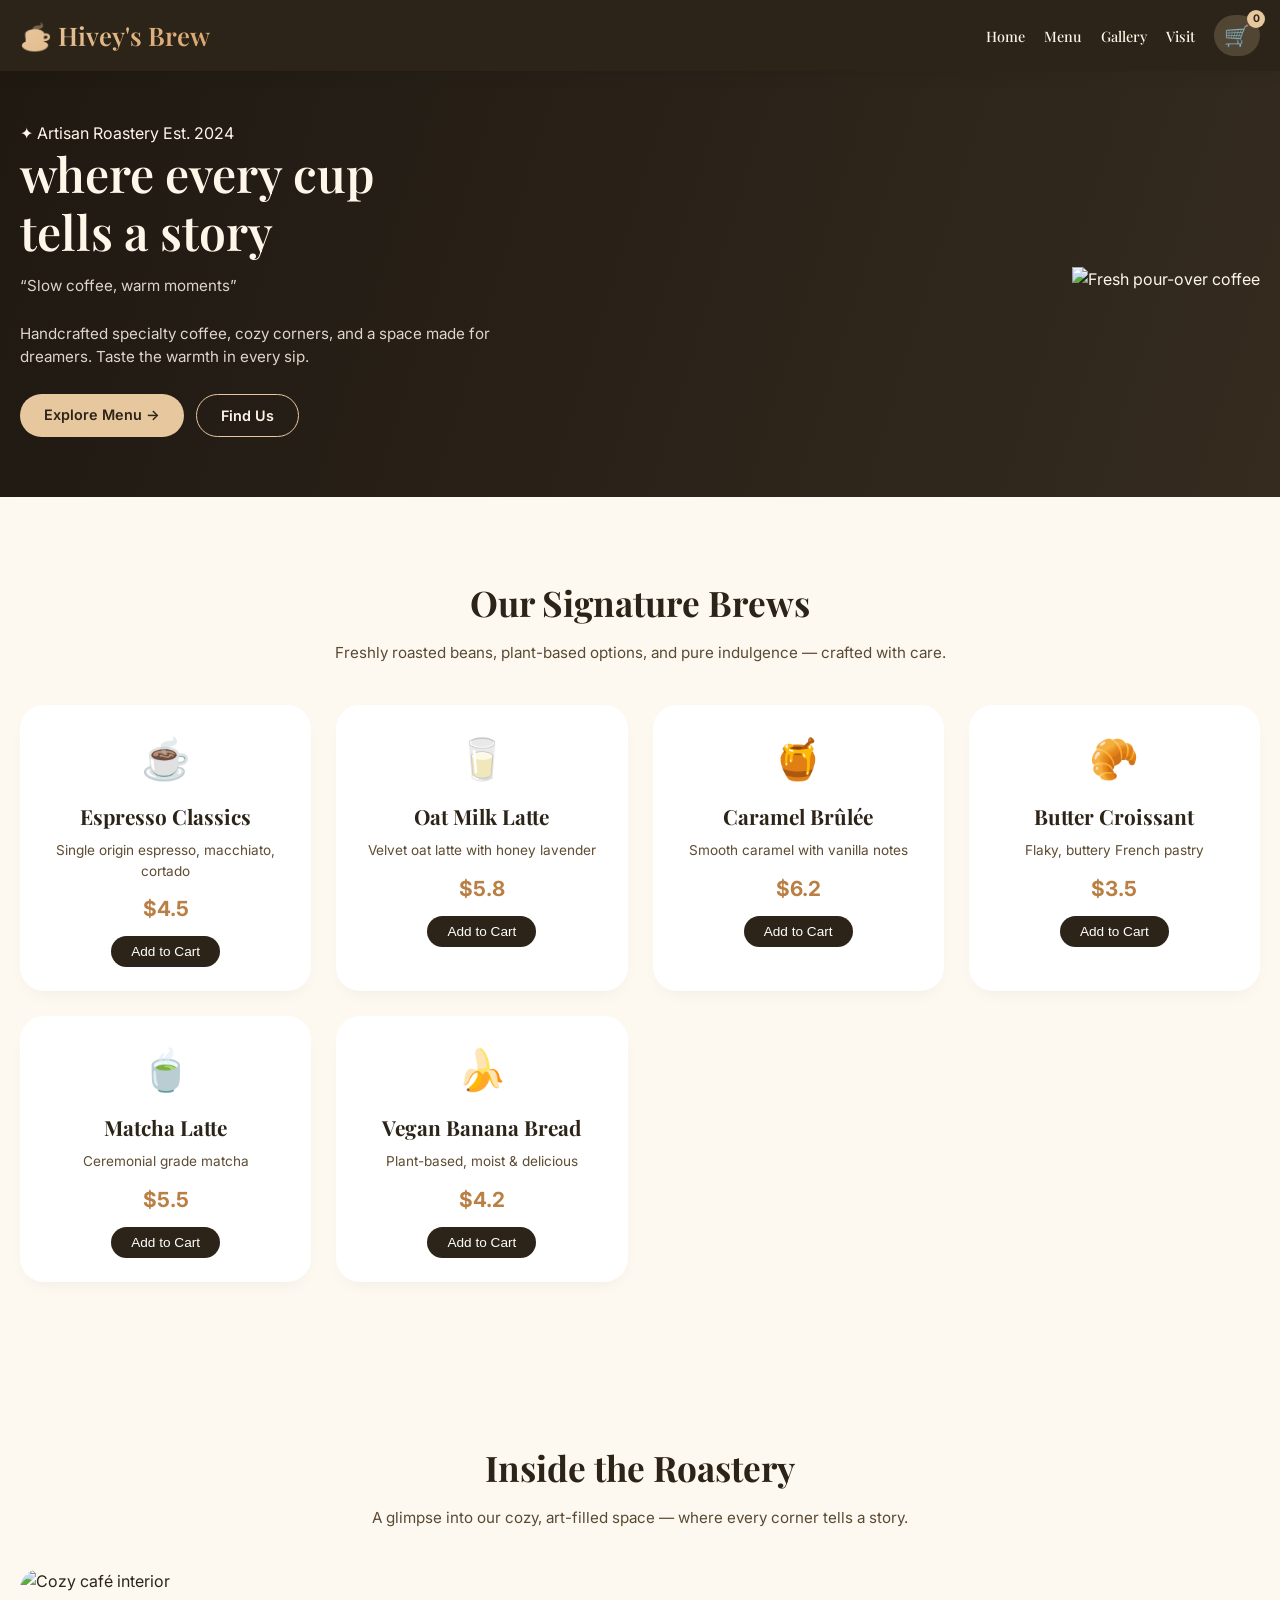
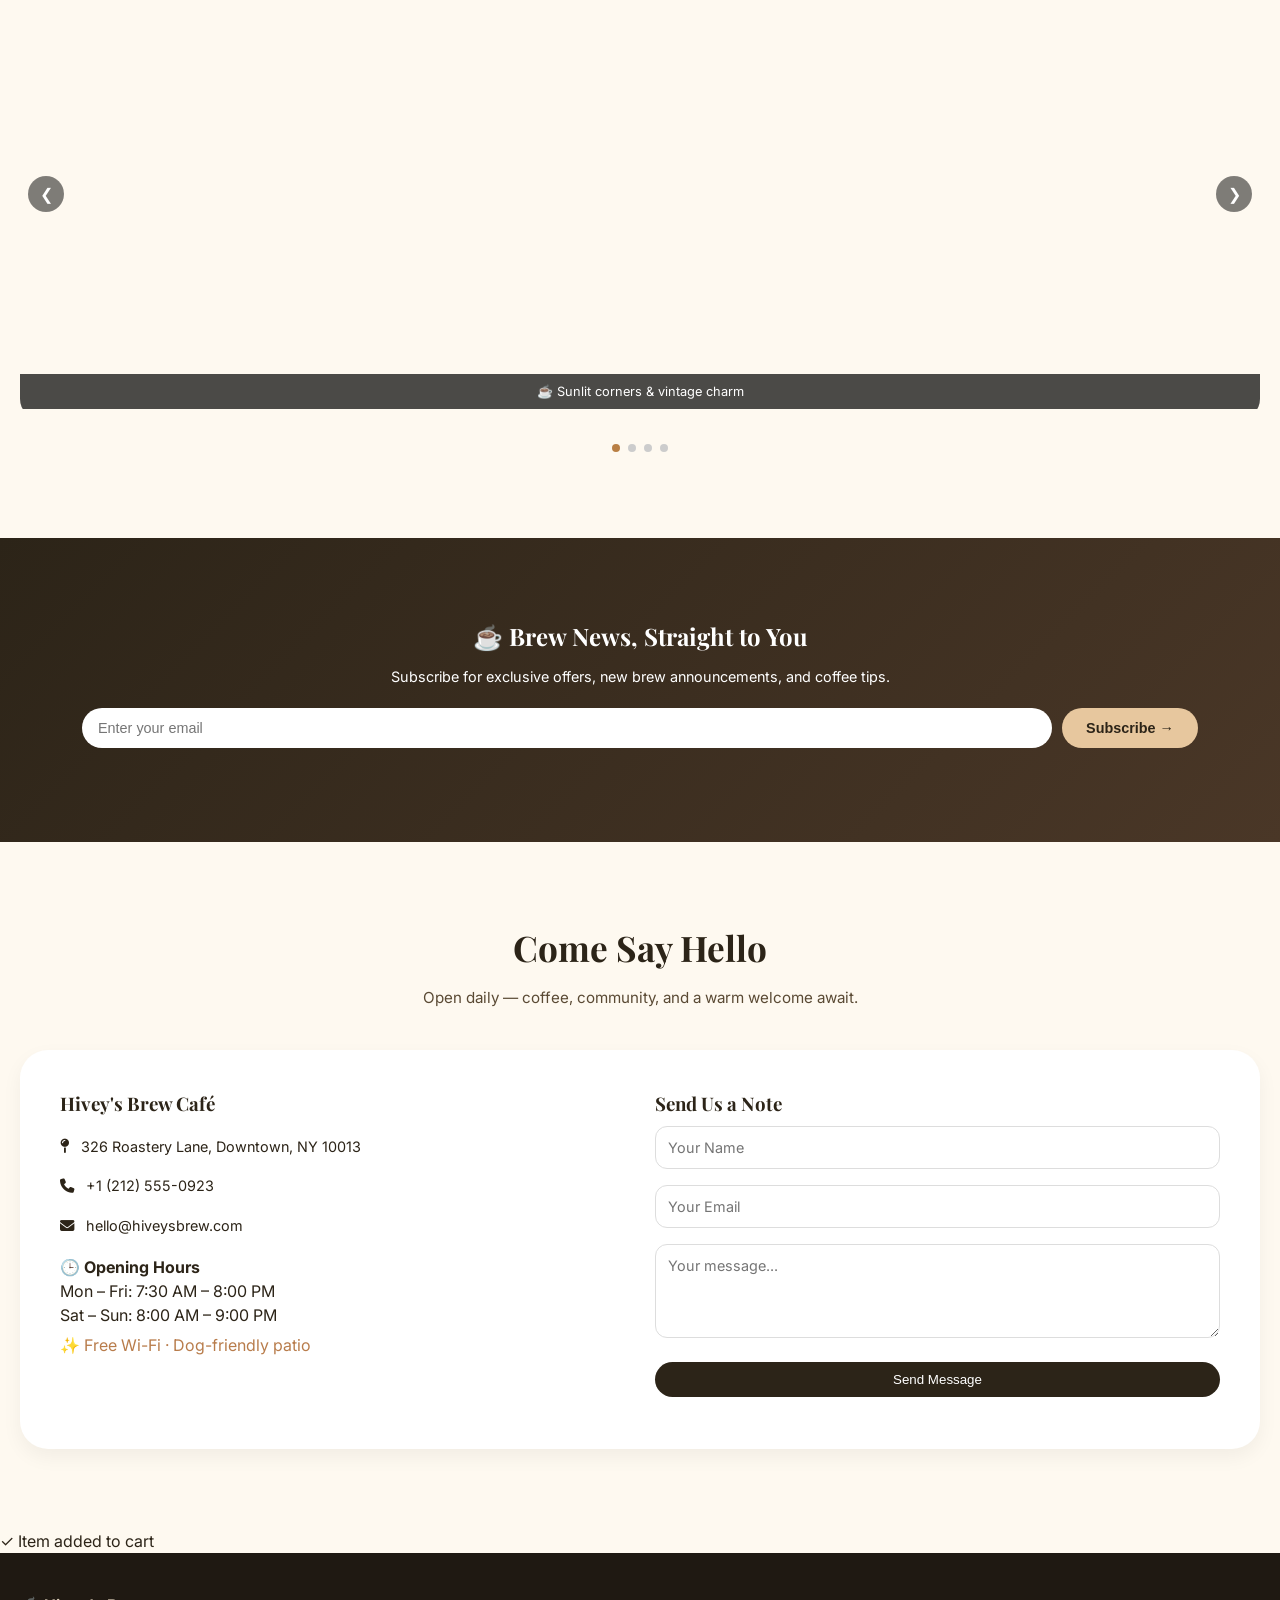
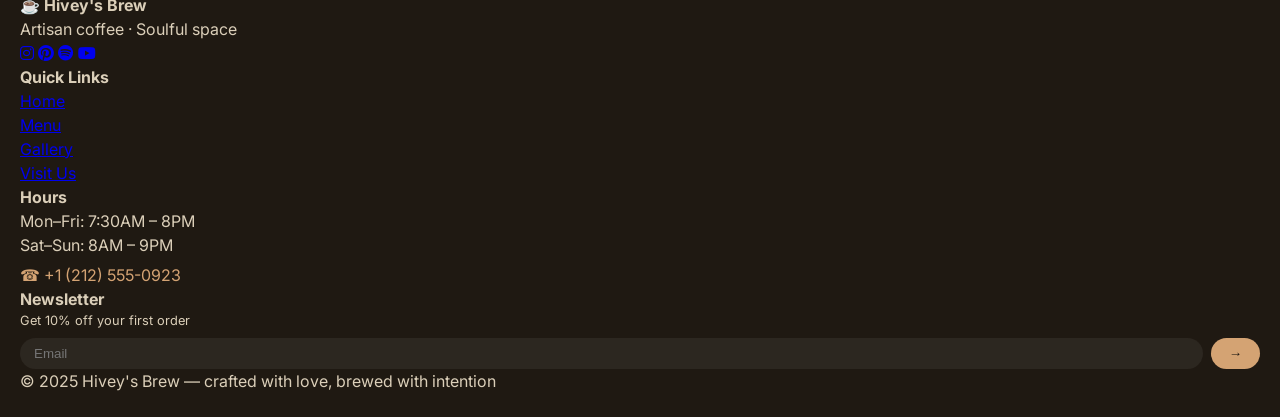
==== commit ac057584: "Refactor index.html for improved structure and clarity Updated the title and improved accessibility " ====
--- a/index.html
+++ b/index.html
@@ -3,10 +3,11 @@
 <head>
   <meta charset="UTF-8">
   <meta name="viewport" content="width=device-width, initial-scale=1.0, viewport-fit=cover">
-  <title>Hivey's Brew | Artisan Coffee Shop</title>
+  <title>Hivey's Brew · Artisan Coffee</title>
   <link rel="preconnect" href="https://fonts.googleapis.com">
   <link rel="preconnect" href="https://fonts.gstatic.com" crossorigin>
-  <link href="https://fonts.googleapis.com/css2?family=Inter:opsz,wght@14..32,300;14..32,400;14..32,600;14..32,700&family=Playfair+Display:ital,wght@0,400;0,500;0,600;1,400&display=swap" rel="stylesheet">
+  <link href="https://fonts.googleapis.com/css2?family=Inter:opsz,wght@14..32,300;14..32,400;14..32,500;14..32,600;14..32,700&family=Playfair+Display:ital,wght@0,400;0,500;0,600;0,700;1,400;1,600&display=swap" rel="stylesheet">
+  <link rel="stylesheet" href="https://cdnjs.cloudflare.com/ajax/libs/font-awesome/6.5.1/css/all.min.css">
   <link rel="stylesheet" href="style.css">
 </head>
 <body>
@@ -14,20 +15,13 @@
 <header>
   <div class="container navbar">
     <div class="logo">☕ Hivey's Brew</div>
-
-    <!-- Hamburger Menu Button (shows on mobile) -->
-    <button class="hamburger" id="hamburgerBtn" onclick="toggleMenu()">
-      <span></span>
-      <span></span>
-      <span></span>
+    <button class="hamburger" id="hamburgerBtn" aria-label="Toggle menu">
+      <span></span><span></span><span></span>
     </button>
-    
-    <!-- Navigation Menu -->
     <ul class="nav-links" id="navLinks">
-      <li><a href="index.html" class="active">Home</a></li>
-      <li><a href="about.html">Story</a></li>
-      <li><a href="blog.html">Blog</a></li>
-      <li><a href="events.html">Events</a></li>
+      <li><a href="#home">Home</a></li>
+      <li><a href="#menu">Menu</a></li>
+      <li><a href="#gallery">Gallery</a></li>
       <li><a href="#contact">Visit</a></li>
       <li class="cart-icon" onclick="openCart()">
         🛒 <span class="cart-count" id="cartCount">0</span>
@@ -37,54 +31,57 @@
 </header>
 
 <main>
+  <!-- ===== HERO ===== -->
   <section id="home" class="hero">
     <div class="container">
       <div class="hero-content">
-        <div class="badge">EST. 2024 · ARTISAN ROASTERY</div>
-        <h1>where every cup <br>tells a story</h1>
-        <p>Slow-roasted specialty coffee, handcrafted drinks, and cozy corners made for dreamers & creators. Taste the warmth.</p>
+        <span class="hero-badge">✦ Artisan Roastery Est. 2024</span>
+        <h1>where every cup<br>tells a story</h1>
+        <p class="hero-tagline">“Slow coffee, warm moments”</p>
+        <p>Handcrafted specialty coffee, cozy corners, and a space made for dreamers. Taste the warmth in every sip.</p>
         <div class="btn-group">
           <a href="#menu" class="btn-primary">Explore Menu →</a>
-          <a href="#contact" class="btn-secondary">Find us</a>
-        </div>
-      </div>
-      <div class="hero-img">
-        <img src="https://images.pexels.com/photos/312418/pexels-photo-312418.jpeg?auto=compress&cs=tinysrgb&w=600" alt="Pour over coffee">
-      </div>
-    </div>
-  </section>
-
+          <a href="#contact" class="btn-secondary">Find Us</a>
+        </div>
+      </div>
+      <div class="hero-image">
+        <img src="https://images.pexels.com/photos/312418/pexels-photo-312418.jpeg?auto=compress&cs=tinysrgb&w=600" alt="Fresh pour-over coffee" loading="lazy">
+      </div>
+    </div>
+  </section>
+
+  <!-- ===== MENU ===== -->
   <section id="menu" class="section">
     <div class="container">
       <h2 class="section-title">Our Signature Brews</h2>
-      <div class="section-sub">Freshly roasted beans, plant-based options, and pure indulgence</div>
+      <p class="section-sub">Freshly roasted beans, plant-based options, and pure indulgence — crafted with care.</p>
       <div class="menu-grid" id="menuGrid"></div>
     </div>
   </section>
 
-  <!-- Photo Gallery Slider -->
-  <section class="section section-dark">
+  <!-- ===== GALLERY SLIDER ===== -->
+  <section id="gallery" class="section section-alt">
     <div class="container">
       <h2 class="section-title">Inside the Roastery</h2>
-      <div class="section-sub">Take a visual tour of our cozy space</div>
+      <p class="section-sub">A glimpse into our cozy, art-filled space — where every corner tells a story.</p>
       <div class="slider-container">
         <button class="slider-btn prev" onclick="changeSlide(-1)">❮</button>
-        <div class="slider">
-          <div class="slide fade">
-            <img src="https://images.pexels.com/photos/3764640/pexels-photo-3764640.jpeg?auto=compress&cs=tinysrgb&w=800" alt="Cozy interior">
-            <div class="slide-caption">Cozy seating area with natural light</div>
-          </div>
-          <div class="slide fade">
-            <img src="https://images.pexels.com/photos/302896/pexels-photo-302896.jpeg?auto=compress&cs=tinysrgb&w=800" alt="Latte art">
-            <div class="slide-caption">Our baristas creating beautiful latte art</div>
-          </div>
-          <div class="slide fade">
-            <img src="https://images.pexels.com/photos/2074130/pexels-photo-2074130.jpeg?auto=compress&cs=tinysrgb&w=800" alt="Fresh beans">
-            <div class="slide-caption">Freshly roasted single-origin beans</div>
-          </div>
-          <div class="slide fade">
-            <img src="https://images.pexels.com/photos/128242/pexels-photo-128242.jpeg?auto=compress&cs=tinysrgb&w=800" alt="Vintage decor">
-            <div class="slide-caption">Vintage decor and warm ambiance</div>
+        <div class="slider" id="slider">
+          <div class="slide active">
+            <img src="https://images.pexels.com/photos/3764640/pexels-photo-3764640.jpeg?auto=compress&cs=tinysrgb&w=800" alt="Cozy café interior" loading="lazy">
+            <div class="slide-caption">☕ Sunlit corners & vintage charm</div>
+          </div>
+          <div class="slide">
+            <img src="https://images.pexels.com/photos/302896/pexels-photo-302896.jpeg?auto=compress&cs=tinysrgb&w=800" alt="Latte art" loading="lazy">
+            <div class="slide-caption">🎨 Latte art by our master baristas</div>
+          </div>
+          <div class="slide">
+            <img src="https://images.pexels.com/photos/2074130/pexels-photo-2074130.jpeg?auto=compress&cs=tinysrgb&w=800" alt="Fresh coffee beans" loading="lazy">
+            <div class="slide-caption">🌱 Single-origin beans, roasted daily</div>
+          </div>
+          <div class="slide">
+            <img src="https://images.pexels.com/photos/128242/pexels-photo-128242.jpeg?auto=compress&cs=tinysrgb&w=800" alt="Vintage decor" loading="lazy">
+            <div class="slide-caption">📖 A space for stories & slow sips</div>
           </div>
         </div>
         <button class="slider-btn next" onclick="changeSlide(1)">❯</button>
@@ -93,90 +90,116 @@
     </div>
   </section>
 
-  <!-- Newsletter Signup -->
-  <section class="section newsletter-section">
+  <!-- ===== NEWSLETTER ===== -->
+  <section class="newsletter-section section">
     <div class="container">
       <div class="newsletter-box">
-        <h2>☕ Brew News, Straight to Your Inbox</h2>
-        <p>Subscribe for exclusive offers, new brew announcements, and coffee tips!</p>
-        <form id="newsletterForm" class="newsletter-form">
-          <input type="email" id="newsletterEmail" placeholder="Enter your email" required>
+        <h2>☕ Brew News, Straight to You</h2>
+        <p>Subscribe for exclusive offers, new brew announcements, and coffee tips.</p>
+        <form class="newsletter-form" id="newsletterForm">
+          <input type="email" placeholder="Enter your email" required id="newsletterEmail">
           <button type="submit">Subscribe →</button>
         </form>
-        <div id="newsletterMessage"></div>
-      </div>
-    </div>
-  </section>
-
-  <section id="contact" class="section section-dark">
-    <div class="container">
-      <h2 class="section-title">Come say hello</h2>
-      <div class="section-sub">Open daily · Coffee & community await</div>
+        <div id="newsletterMessage" style="margin-top:14px; font-size:0.9rem;"></div>
+      </div>
+    </div>
+  </section>
+
+  <!-- ===== CONTACT ===== -->
+  <section id="contact" class="section">
+    <div class="container">
+      <h2 class="section-title">Come Say Hello</h2>
+      <p class="section-sub">Open daily — coffee, community, and a warm welcome await.</p>
       <div class="contact-grid">
         <div class="contact-info">
           <h3>Hivey's Brew Café</h3>
-          <div class="info-line"><span>📍</span> <span>326 Roastery Lane, Downtown, NY 10013</span></div>
-          <div class="info-line"><span>📞</span> <span>+1 (212) 555-0923</span></div>
-          <div class="info-line"><span>✉️</span> <span>hello@hivey'sbrew.com</span></div>
-          <div class="hours">
-            <p><strong>🕒 Opening Hours</strong></p><br>
-            <p>Monday – Friday: 7:30 AM – 8:00 PM</p><br>
-            <p>Saturday – Sunday: 8:00 AM – 9:00 PM</p><br>
-            <p>✨ Free Wi-Fi · Dog-friendly patio</p>
-          </div>
-        </div>
-        <!-- Contact Form -->
+          <div class="info-line"><i class="fas fa-map-pin"></i> <span>326 Roastery Lane, Downtown, NY 10013</span></div>
+          <div class="info-line"><i class="fas fa-phone"></i> <span>+1 (212) 555-0923</span></div>
+          <div class="info-line"><i class="fas fa-envelope"></i> <span>hello@hiveysbrew.com</span></div>
+          <div class="hours-box">
+            <p><strong>🕒 Opening Hours</strong></p>
+            <p>Mon – Fri: 7:30 AM – 8:00 PM</p>
+            <p>Sat – Sun: 8:00 AM – 9:00 PM</p>
+            <p style="margin-top:6px; color:#B87C4B;">✨ Free Wi-Fi · Dog-friendly patio</p>
+          </div>
+        </div>
         <div class="contact-form-box">
-          <h3>Send us a message</h3>
+          <h3>Send Us a Note</h3>
           <form id="contactForm">
-            <input type="text" id="contactName" placeholder="Your Name" required>
-            <input type="email" id="contactEmail" placeholder="Your Email" required>
-            <textarea id="contactMessage" rows="4" placeholder="Your message..." required></textarea>
+            <input type="text" placeholder="Your Name" id="contactName" required>
+            <input type="email" placeholder="Your Email" id="contactEmail" required>
+            <textarea rows="4" placeholder="Your message..." id="contactMessage" required></textarea>
             <button type="submit">Send Message</button>
           </form>
-          <div id="contactFormMessage"></div>
+          <div id="contactFormMessage" style="margin-top:12px;"></div>
         </div>
       </div>
     </div>
   </section>
 </main>
 
-<!-- Cart Modal -->
-<div id="cartModal" class="cart-modal">
-  <div class="cart-content">
-    <div class="cart-header">
-      <h2>Your Order 🛒</h2>
-      <span class="close-cart" onclick="closeCart()">&times;</span>
+<!-- ===== CART MODAL ===== -->
+<div id="cartModal" class="cart-modal" style="display:none; position:fixed; inset:0; background:rgba(0,0,0,0.5); z-index:2000; justify-content:center; align-items:center;">
+  <div style="background:#fff; max-width:480px; width:92%; border-radius:28px; padding:32px; max-height:80vh; overflow-y:auto; box-shadow:0 30px 60px rgba(0,0,0,0.3);">
+    <div style="display:flex; justify-content:space-between; align-items:center; margin-bottom:20px;">
+      <h2 style="font-family:'Playfair Display',serif;">Your Order 🛒</h2>
+      <span onclick="closeCart()" style="font-size:2rem; cursor:pointer; color:#2C2418;">&times;</span>
     </div>
     <div id="cartItems"></div>
-    <div class="cart-total" id="cartTotal">Total: $0</div>
-    <button class="checkout-btn" onclick="showCheckoutForm()">Proceed to Checkout</button>
-    <div id="checkoutForm" class="checkout-form">
-      <h3>Your Details</h3>
-      <input type="text" id="customerName" placeholder="Your Name" required>
-      <input type="email" id="customerEmail" placeholder="Your Email" required>
-      <textarea id="specialInstructions" rows="3" placeholder="Special instructions (optional)"></textarea>
-      <button class="checkout-btn" onclick="submitOrder()">Place Order</button>
-    </div>
-    <div id="orderMessage"></div>
+    <div style="font-size:1.4rem; font-weight:700; text-align:right; margin:20px 0;" id="cartTotal">Total: $0</div>
+    <button onclick="showCheckoutForm()" style="width:100%; background:#2C2418; color:#fff; border:none; padding:14px; border-radius:50px; font-weight:700; cursor:pointer; transition:0.3s;">Proceed to Checkout</button>
+    <div id="checkoutForm" style="display:none; margin-top:20px;">
+      <h3 style="font-size:1.1rem; margin-bottom:12px;">Your Details</h3>
+      <input type="text" id="customerName" placeholder="Your Name" style="width:100%; padding:12px 16px; margin-bottom:12px; border:1px solid #ddd; border-radius:16px; font-family:inherit;">
+      <input type="email" id="customerEmail" placeholder="Your Email" style="width:100%; padding:12px 16px; margin-bottom:12px; border:1px solid #ddd; border-radius:16px; font-family:inherit;">
+      <textarea id="specialInstructions" rows="3" placeholder="Special instructions (optional)" style="width:100%; padding:12px 16px; margin-bottom:12px; border:1px solid #ddd; border-radius:16px; font-family:inherit;"></textarea>
+      <button onclick="submitOrder()" style="width:100%; background:#D4A373; color:#1F1912; border:none; padding:14px; border-radius:50px; font-weight:700; cursor:pointer; transition:0.3s;">Place Order</button>
+    </div>
+    <div id="orderMessage" style="margin-top:14px;"></div>
   </div>
 </div>
 
+<!-- ===== TOAST NOTIFICATION ===== -->
+<div id="toast" class="toast">✓ Item added to cart</div>
+
+<!-- ===== FOOTER ===== -->
 <footer>
   <div class="container">
-    <div class="footer-content">
-      <div class="footer-logo">
-        <h3>Hivey's Brew</h3>
-        <p>artisan coffee & soulful space</p>
-      </div>
-      <div class="social-links">
-        <a href="#">Instagram</a>
-        <a href="#">Pinterest</a>
-        <a href="#">Spotify Playlist</a>
-      </div>
-    </div>
-    <div class="copyright">
-      © 2026 Hivey's Brew Coffee Roasters — Crafted with love ☕
+    <div class="footer-grid">
+      <div class="footer-col">
+        <h4>☕ Hivey's Brew</h4>
+        <p>Artisan coffee · Soulful space</p>
+        <div class="social-icons">
+          <a href="#" aria-label="Instagram"><i class="fab fa-instagram"></i></a>
+          <a href="#" aria-label="Pinterest"><i class="fab fa-pinterest"></i></a>
+          <a href="#" aria-label="Spotify"><i class="fab fa-spotify"></i></a>
+          <a href="#" aria-label="YouTube"><i class="fab fa-youtube"></i></a>
+        </div>
+      </div>
+      <div class="footer-col">
+        <h4>Quick Links</h4>
+        <a href="#home">Home</a><br>
+        <a href="#menu">Menu</a><br>
+        <a href="#gallery">Gallery</a><br>
+        <a href="#contact">Visit Us</a>
+      </div>
+      <div class="footer-col">
+        <h4>Hours</h4>
+        <p>Mon–Fri: 7:30AM – 8PM</p>
+        <p>Sat–Sun: 8AM – 9PM</p>
+        <p style="margin-top:6px; color:#D4A373;">☎ +1 (212) 555-0923</p>
+      </div>
+      <div class="footer-col">
+        <h4>Newsletter</h4>
+        <p style="font-size:0.8rem;">Get 10% off your first order</p>
+        <form style="display:flex; gap:8px; margin-top:8px; flex-wrap:wrap;" onsubmit="event.preventDefault(); alert('Thanks for subscribing!');">
+          <input type="email" placeholder="Email" style="flex:1; min-width:120px; padding:8px 14px; border:none; border-radius:30px; background:rgba(255,255,255,0.06); color:#FDF4E3;">
+          <button type="submit" style="background:#D4A373; border:none; padding:8px 18px; border-radius:30px; font-weight:600; cursor:pointer; color:#1F1912;">→</button>
+        </form>
+      </div>
+    </div>
+    <div class="footer-bottom">
+      <p>© 2025 Hivey's Brew — <span>crafted with love, brewed with intention</span></p>
     </div>
   </div>
 </footer>
--- a/style.css
+++ b/style.css
@@ -96,6 +96,112 @@
   font-weight: bold;
 }
 
+/* ===== HAMBURGER MENU STYLES ===== */
+.hamburger {
+  display: none;
+  flex-direction: column;
+  justify-content: space-between;
+  width: 30px;
+  height: 22px;
+  background: transparent;
+  border: none;
+  cursor: pointer;
+  padding: 0;
+  z-index: 101;
+}
+
+.hamburger span {
+  width: 100%;
+  height: 2px;
+  background: #FDF4E3;
+  border-radius: 2px;
+  transition: all 0.3s ease;
+}
+
+/* Hamburger animation when open */
+.hamburger.open span:nth-child(1) {
+  transform: translateY(10px) rotate(45deg);
+}
+
+.hamburger.open span:nth-child(2) {
+  opacity: 0;
+}
+
+.hamburger.open span:nth-child(3) {
+  transform: translateY(-10px) rotate(-45deg);
+}
+
+/* Mobile Styles - Hide navigation by default on small screens */
+@media (max-width: 768px) {
+  .hamburger {
+    display: flex;
+  }
+  
+  .navbar {
+    justify-content: space-between;
+    align-items: center;
+  }
+  
+  .logo {
+    font-size: 1.4rem;
+  }
+  
+  .nav-links {
+    position: fixed;
+    top: 70px;
+    left: -100%;
+    width: 100%;
+    height: calc(100vh - 70px);
+    background: #2C2418;
+    flex-direction: column;
+    justify-content: flex-start;
+    align-items: center;
+    gap: 2rem;
+    padding-top: 40px;
+    transition: left 0.3s ease;
+    z-index: 100;
+  }
+  
+  .nav-links.active {
+    left: 0;
+  }
+  
+  .nav-links li {
+    width: 100%;
+    text-align: center;
+  }
+  
+  .nav-links a {
+    display: block;
+    padding: 12px 0;
+    font-size: 1.2rem;
+  }
+  
+  .cart-icon {
+    margin-top: 10px;
+    display: inline-block;
+    width: auto;
+  }
+}
+
+/* Tablet Styles (optional adjustments) */
+@media (min-width: 769px) and (max-width: 1024px) {
+  .nav-links {
+    gap: 1rem;
+  }
+  
+  .nav-links a {
+    font-size: 0.9rem;
+  }
+}
+
+/* Make sure header stays on top */
+header {
+  position: sticky;
+  top: 0;
+  z-index: 1000;
+}
+
 /* ===== RESPONSIVE HERO ===== */
 .hero {
   background: linear-gradient(107deg, #1F1912 0%, #352B1F 100%);
@@ -764,7 +870,8 @@
   }
   
   .navbar {
-    flex-direction: column;
+    /* flex-direction: column; */
+    flex-wrap: nowrap;
     text-align: center;
   }
   
@@ -783,6 +890,10 @@
   .btn-primary, .btn-secondary {
     padding: 8px 20px;
     font-size: 0.85rem;
+  }
+
+  .hamburger {
+  margin-left: auto; 
   }
 }
 
